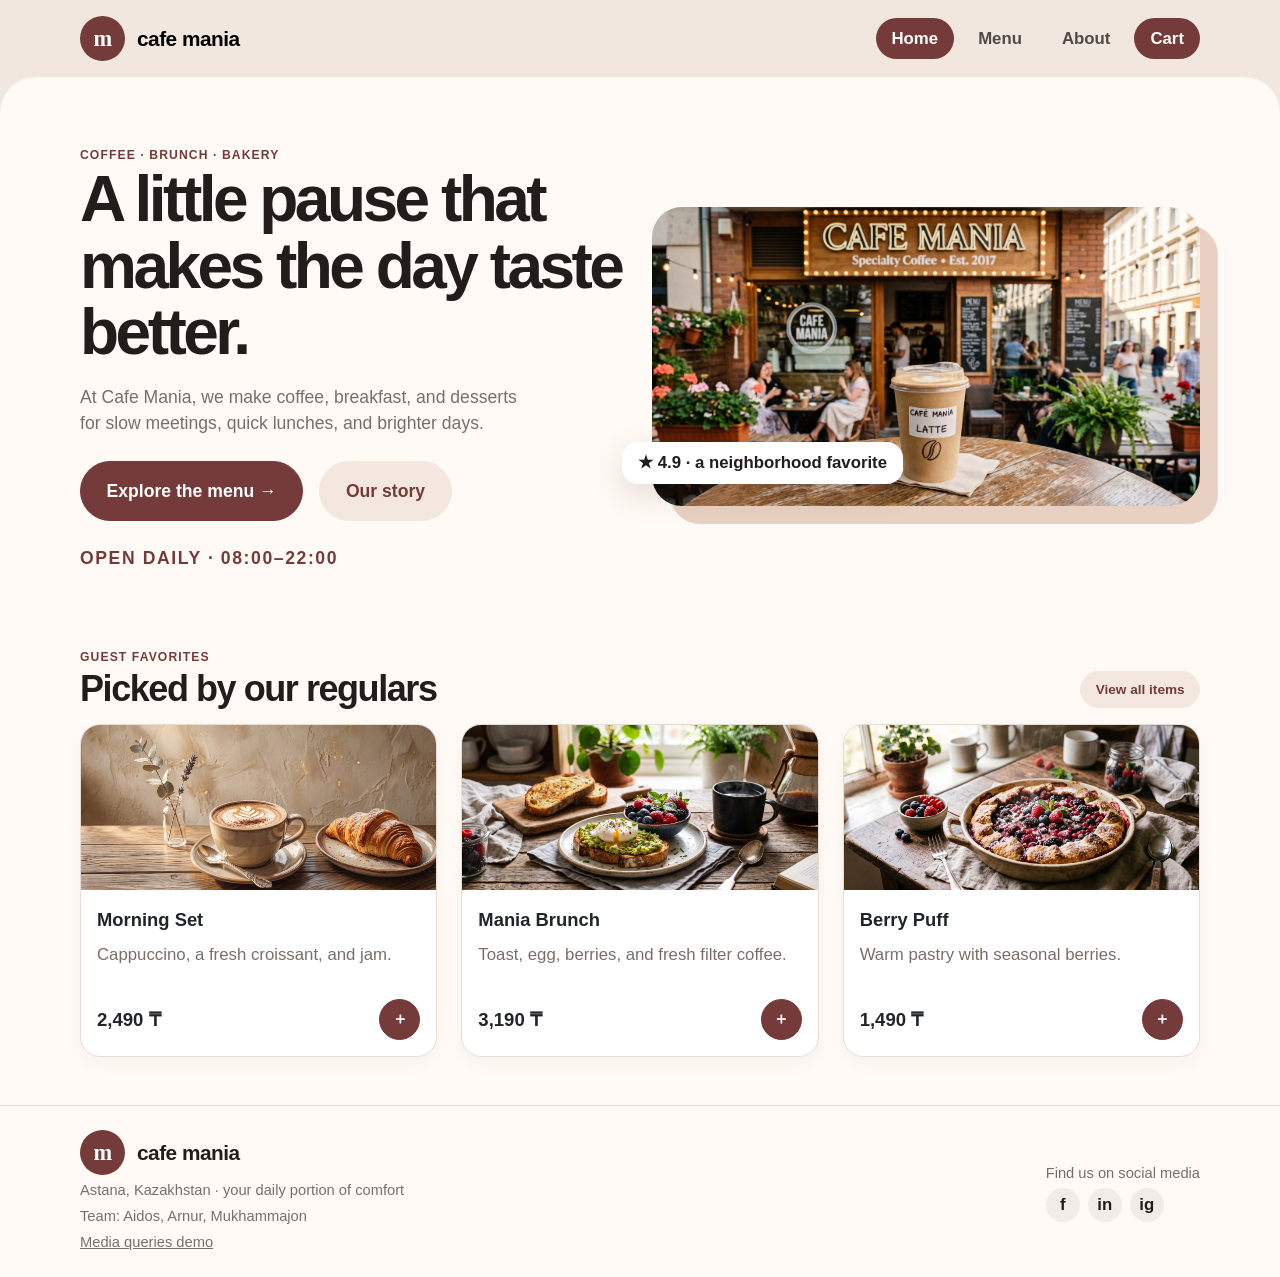
==== index.html @ 405763fb "Add files via upload" ====
<!DOCTYPE html>
<html lang="en">
<head>
  <meta charset="UTF-8">
  <meta name="viewport" content="width=device-width, initial-scale=1.0">
  <title>Cafe Mania - Home</title>
  <link rel="stylesheet" href="https://cdn.jsdelivr.net/npm/bootstrap@5.3.3/dist/css/bootstrap.min.css">
  <link rel="stylesheet" href="css/style.css">
</head>
<body>

  <header id="main-header" class="py-3">
    <nav class="navbar navbar-expand-md p-0" aria-label="Main navigation">
      <div class="container shell">
        <a class="navbar-brand brand m-0 p-0" href="index.html">
          <span class="brand-mark">m</span>
          <span>cafe mania</span>
        </a>
        <button class="navbar-toggler" type="button" data-bs-toggle="collapse" data-bs-target="#mainNav" aria-controls="mainNav" aria-expanded="false" aria-label="Toggle navigation">
          <span class="navbar-toggler-icon"></span>
        </button>
        <div class="collapse navbar-collapse" id="mainNav">
          <ul class="navbar-nav ms-auto gap-1 gap-md-2 mt-3 mt-md-0 mb-0">
          <li class="nav-item"><a class="nav-link rounded-pill px-3 py-2 fw-bold small active bg-primary" href="index.html" aria-current="page">Home</a></li>
          <li class="nav-item"><a class="nav-link rounded-pill px-3 py-2 fw-bold small" href="menu.html">Menu</a></li>
          <li class="nav-item"><a class="nav-link rounded-pill px-3 py-2 fw-bold small" href="about.html">About</a></li>
          <li class="nav-item"><a class="nav-link rounded-pill px-3 py-2 fw-bold small bg-primary text-white" href="cart.html">Cart</a></li>
          </ul>
        </div>
      </div>
    </nav>
  </header>

  <main class="page pt-4 pt-md-5 pb-5">
    <div class="container shell">

      <section class="row align-items-center g-4 pt-lg-3 pb-5">
        <div class="col-lg-6">
          <div class="hero-copy">
            <span class="eyebrow">Coffee · brunch · bakery</span>
            <h1>A little pause that makes the day taste better.</h1>
            <p>At Cafe Mania, we make coffee, breakfast, and desserts for slow meetings, quick lunches, and brighter days.</p>
            <div class="d-flex flex-wrap gap-3 my-4">
              <a class="btn btn-primary btn-lg" href="menu.html">Explore the menu →</a>
              <a class="btn btn-secondary btn-lg" href="about.html">Our story</a>
            </div>
            <p class="eyebrow mb-0">Open daily · 08:00–22:00</p>
          </div>
        </div>
        <div class="col-lg-6">
          <div class="hero-art">
            <img class="img-fluid" src="images/main%20.jpg" alt="A Cafe Mania coffee cup and croissant">
            <div class="floating-note px-3 py-2">★ 4.9 · a neighborhood favorite</div>
          </div>
        </div>
      </section>

      <section>
        <div class="d-flex flex-column flex-sm-row justify-content-between align-items-sm-end gap-3 mt-3 mt-lg-4 mb-3">
          <div>
            <span class="eyebrow">Guest favorites</span>
            <h2 class="mb-0">Picked by our regulars</h2>
          </div>
          <a class="btn btn-secondary btn-sm align-self-start align-self-sm-auto" href="menu.html">View all items</a>
        </div>
        <div class="row row-cols-1 row-cols-md-2 row-cols-lg-3 g-4">
          <div class="col">
            <article class="card h-100">
              <img class="card-img-top" src="images/cofee.jpg" alt="Coffee and croissant set">
              <div class="card-body d-flex flex-column p-3">
                <h3 class="card-title">Morning Set</h3>
                <p class="card-text">Cappuccino, a fresh croissant, and jam.</p>
                <div class="price-line d-flex justify-content-between align-items-center mt-auto pt-3">
                  <span>2,490 ₸</span>
                  <a class="btn btn-primary btn-round rounded-circle p-0" href="cart.html" aria-label="Add Morning Set to cart">＋</a>
                </div>
              </div>
            </article>
          </div>
          <div class="col">
            <article class="card h-100">
              <img class="card-img-top" src="images/zavtrak.jpg" alt="Breakfast plate with toast and berries">
              <div class="card-body d-flex flex-column p-3">
                <h3 class="card-title">Mania Brunch</h3>
                <p class="card-text">Toast, egg, berries, and fresh filter coffee.</p>
                <div class="price-line d-flex justify-content-between align-items-center mt-auto pt-3">
                  <span>3,190 ₸</span>
                  <a class="btn btn-primary btn-round rounded-circle p-0" href="cart.html" aria-label="Add Mania Brunch to cart">＋</a>
                </div>
              </div>
            </article>
          </div>
          <div class="col">
            <article class="card h-100">
              <img class="card-img-top" src="images/pirog.jpg" alt="Berry pastry">
              <div class="card-body d-flex flex-column p-3">
                <h3 class="card-title">Berry Puff</h3>
                <p class="card-text">Warm pastry with seasonal berries.</p>
                <div class="price-line d-flex justify-content-between align-items-center mt-auto pt-3">
                  <span>1,490 ₸</span>
                  <a class="btn btn-primary btn-round rounded-circle p-0" href="cart.html" aria-label="Add Berry Puff to cart">＋</a>
                </div>
              </div>
            </article>
          </div>
        </div>
      </section>

    </div>
  </main>

  <footer class="py-4">
    <div class="container shell d-flex flex-column flex-md-row justify-content-between align-items-md-center gap-3">
      <div>
        <a class="brand" href="index.html">
          <span class="brand-mark">m</span>
          <span>cafe mania</span>
        </a>
        <p class="mt-1 mb-0 small">Astana, Kazakhstan · your daily portion of comfort</p>
        <p class="mt-1 mb-0 small">Team: Aidos, Arnur, Mukhammajon</p>
        <p class="mt-1 mb-0 small"><a class="text-decoration-underline" href="responsive.html">Media queries demo</a></p>
      </div>
      <div>
        <p class="mb-1 small">Find us on social media</p>
        <div class="socials d-flex gap-2">
          <a href="#">f</a>
          <a href="#">in</a>
          <a href="#">ig</a>
        </div>
      </div>
    </div>
  </footer>

  <script src="https://cdn.jsdelivr.net/npm/bootstrap@5.3.3/dist/js/bootstrap.bundle.min.js"></script>

</body>
</html>
---- css/style.css ----
:root {
  --wine: #743b3a;
  --wine-dark: #592b2b;
  --cream: #fffaf5;
  --sand: #f1e7df;
  --ink: #221d1b;
  --muted: #786f69;
  --line: #e8ddd5;
  --green: #758664;

  --bs-primary: #743b3a;
  --bs-primary-rgb: 116, 59, 58;
  --bs-border-color: var(--line);
}

* {
  box-sizing: border-box;
}

html {
  scroll-behavior: smooth;
}

body {
  margin: 0;
  background: var(--sand);
  color: var(--ink);
  font-family: "Trebuchet MS", "Segoe UI", Arial, sans-serif;
  font-size: 0.95rem;
  line-height: 1.5;
}

img {
  max-width: 100%;
  display: block;
}

a {
  color: inherit;
  text-decoration: none;
}

a:hover {
  color: var(--wine);
}

button,
input,
select,
textarea {
  font: inherit;
}

/* Layout shell
   Bootstrap .container (12px side padding) sized to the original 1120px content width.
   ========================================================================== */

.shell {
  width: min(1144px, calc(100% - 8px));
  max-width: none;
  margin: auto;
}

.page {
  background: var(--cream);
  min-height: 590px;
  border-radius: 36px 36px 0 0;
}

/* Header & navigation (Bootstrap navbar) */

#main-header {
  background: var(--sand);
}

.brand {
  display: flex;
  gap: 12px;
  align-items: center;
  font-size: 1.3rem;
  font-weight: 800;
  letter-spacing: -0.5px;
}

.brand-mark {
  width: 45px;
  height: 45px;
  border-radius: 50%;
  background: var(--wine);
  color: #fff;
  display: grid;
  place-items: center;
  font-family: Georgia, serif;
  font-size: 1.4rem;
}

.navbar {
  --bs-navbar-color: #514945;
  --bs-navbar-hover-color: #fff;
  --bs-navbar-active-color: #fff;
  --bs-navbar-toggler-border-color: var(--wine);
  --bs-navbar-toggler-focus-width: 0.2rem;
}

.navbar-nav .nav-link:hover {
  background: var(--wine);
}

/* Typography */

.eyebrow {
  color: var(--wine);
  font-weight: 800;
  text-transform: uppercase;
  letter-spacing: 0.09em;
  font-size: 0.76rem;
}

h1, h2, h3 {
  font-weight: 700;
}

h1 {
  font-size: 2rem;
  line-height: 1.04;
  letter-spacing: -0.055em;
  margin-bottom: 18px;
}

h2 {
  font-size: 1.5rem;
  letter-spacing: -0.04em;
  line-height: 1.1;
}

h3 {
  font-size: 1.05rem;
  line-height: 1.5;
}

p {
  color: var(--muted);
}

/* Buttons (Bootstrap .btn, recoloured) */

.btn {
  --bs-btn-border-radius: 999px;
  --bs-btn-font-weight: 800;
  --bs-btn-padding-x: 1.25rem;
  --bs-btn-padding-y: 0.8rem;
  transition: 0.2s ease;
}

.btn-lg {
  --bs-btn-padding-x: 1.6rem;
  --bs-btn-padding-y: 1rem;
  --bs-btn-font-size: 1.1rem;
}

.btn-sm {
  --bs-btn-padding-x: 0.9rem;
  --bs-btn-padding-y: 0.45rem;
  --bs-btn-font-size: 0.85rem;
}

.btn:hover {
  transform: translateY(-2px);
}

.btn-group .btn:hover {
  transform: none;
}

.btn-primary {
  --bs-btn-bg: var(--wine);
  --bs-btn-border-color: var(--wine);
  --bs-btn-hover-bg: var(--wine-dark);
  --bs-btn-hover-border-color: var(--wine-dark);
  --bs-btn-active-bg: var(--wine-dark);
  --bs-btn-active-border-color: var(--wine-dark);
  --bs-btn-disabled-bg: var(--wine);
  --bs-btn-disabled-border-color: var(--wine);
  --bs-btn-focus-shadow-rgb: 116, 59, 58;
}

.btn-secondary {
  --bs-btn-color: var(--wine);
  --bs-btn-bg: #f4e7df;
  --bs-btn-border-color: #f4e7df;
  --bs-btn-hover-color: var(--wine-dark);
  --bs-btn-hover-bg: #ead9cf;
  --bs-btn-hover-border-color: #ead9cf;
  --bs-btn-active-color: var(--wine-dark);
  --bs-btn-active-bg: #ead9cf;
  --bs-btn-active-border-color: #ead9cf;
  --bs-btn-focus-shadow-rgb: 116, 59, 58;
}

.btn-outline-primary {
  --bs-btn-color: var(--wine);
  --bs-btn-border-color: var(--wine);
  --bs-btn-hover-bg: var(--wine);
  --bs-btn-hover-border-color: var(--wine);
  --bs-btn-active-bg: var(--wine);
  --bs-btn-active-border-color: var(--wine);
  --bs-btn-focus-shadow-rgb: 116, 59, 58;
}

.btn-round {
  width: 41px;
  height: 41px;
  display: inline-grid;
  place-items: center;
}

/* Hero */

.hero-copy {
  max-width: 550px;
}

.hero-copy p {
  font-size: 1.1rem;
  max-width: 46ch;
}

.hero-art {
  position: relative;
}

.hero-art img {
  border-radius: 30px;
  box-shadow: 18px 18px 0 #e8d1c2;
}

.floating-note {
  position: absolute;
  bottom: 22px;
  left: 12px;
  border-radius: 16px;
  background: #fff;
  box-shadow: 0 10px 30px #6f403a2b;
  font-weight: 800;
}

/* Bootstrap .card, restyled */

.card {
  border: 1px solid var(--line);
  border-radius: 20px;
  overflow: hidden;
  background: #fff;
  box-shadow: 0 6px 18px #4b29200a;
  transition: transform 0.25s ease, box-shadow 0.25s ease;
}

.card:hover {
  transform: translateY(-8px);
  box-shadow: 0 16px 30px #6f403a29;
}

.card img {
  width: 100%;
  height: 165px;
  object-fit: cover;
}

.price-line {
  font-weight: 800;
  font-size: 1.16rem;
}

/* Menu page sidebar + main */

.menu-layout__sidebar {
  background: var(--sand);
  border-bottom: 1px solid var(--line);
}

.menu-layout__main {
  border-radius: 0;
}

.category-nav {
  --bs-nav-link-color: #5b514c;
  --bs-nav-link-hover-color: var(--wine);
}

/* About page */

.tag {
  display: inline-block;
  padding: 7px 11px;
  border-radius: 999px;
  background: #f3e7df;
  color: var(--wine);
  font-weight: 800;
  font-size: 0.85rem;
}

.story-list {
  color: var(--muted);
}

.person {
  background: #fff;
  border: 1px solid var(--line);
  border-radius: 20px;
}

.person img {
  width: 105px;
  height: 105px;
  object-fit: cover;
  background: #f2ded2;
}

.carousel-item img {
  width: 100%;
  aspect-ratio: 16 / 9;
  object-fit: cover;
}

.carousel-caption {
  background: linear-gradient(180deg, rgba(89, 43, 43, 0) 0%, rgba(89, 43, 43, 0.92) 100%);
}

.schedule {
  width: 100%;
  border-collapse: collapse;
  background: #fff;
  border: 1px solid var(--line);
  border-radius: 17px;
  overflow: hidden;
}

.schedule th {
  background: var(--wine);
  color: white;
  text-align: left;
}

.schedule th,
.schedule td {
  border-bottom: 1px solid var(--line);
}

.schedule tr:last-child td {
  border-bottom: 0;
}

.schedule td {
  color: var(--muted);
}

/* Cart & checkout */

.cart-item {
  border: 1px solid var(--line);
  background: #fff;
  border-radius: 18px;
}

.cart-item img {
  width: 110px;
  height: 88px;
  object-fit: cover;
  border-radius: 11px;
}

.cart-item p {
  font-size: 0.87rem;
}

.item-cost {
  font-size: 1.18rem;
  font-weight: 800;
  white-space: nowrap;
}

.summary {
  border: 1px solid var(--line);
  background: #fff;
  border-radius: 20px;
}

.summary img {
  width: 34px;
  height: 34px;
  object-fit: cover;
  background: #f4eee9;
}

/* Forms */

.form-card {
  background: #fff;
  border: 1px solid var(--line);
  border-radius: 21px;
}

.form-label {
  font-weight: 700;
  font-size: 0.9rem;
}

.form-check-label {
  font-weight: 500;
}

.form-control,
.form-select,
.input-group-text {
  border-color: #ded3cb;
  border-radius: 11px;
  color: var(--ink);
}

.form-control,
.form-select {
  background-color: #fffaf7;
}

.input-group-text {
  background: #f4e7df;
  color: var(--wine);
  font-weight: 700;
}

.form-control:focus,
.form-select:focus,
.form-check-input:focus {
  border-color: var(--wine);
  box-shadow: 0 0 0 0.25rem rgba(116, 59, 58, 0.2);
}

.form-check-input:checked {
  background-color: var(--wine);
  border-color: var(--wine);
}

textarea.form-control {
  min-height: 105px;
  resize: vertical;
}

/* Confirmation page */

.success-icon {
  width: 74px;
  height: 74px;
  border-radius: 50%;
  display: grid;
  place-items: center;
  background: #e7f0df;
  color: #4b7540;
  font-size: 2.5rem;
  font-weight: bold;
}

.order-number {
  font-size: 4rem;
  color: var(--wine);
  font-weight: 900;
  letter-spacing: -0.09em;
}

.order-steps {
  list-style: none;
  text-align: left;
  max-width: 340px;
  color: var(--muted);
}

.order-steps li {
  border-radius: 12px;
  background: #f9f0e9;
  transition: transform 0.2s ease, background 0.2s ease;
}

.order-steps li:hover {
  transform: translateX(4px);
  background: #f3e7df;
}

.step-num {
  flex-shrink: 0;
  width: 26px;
  height: 26px;
  border-radius: 50%;
  background: var(--wine);
  color: #fff;
  font-weight: 800;
  font-size: 0.8rem;
  display: grid;
  place-items: center;
}

.benefit {
  border-radius: 16px;
  background: #f9f0e9;
}

.benefit strong {
  display: block;
  font-size: 1.3rem;
  color: var(--wine);
}

/* Footer */

footer {
  background: var(--cream);
  border-top: 1px solid var(--line);
}

.socials a {
  width: 34px;
  height: 34px;
  display: grid;
  place-items: center;
  border-radius: 50%;
  background: #f2ece8;
  font-weight: 800;
}

/* responsive typography */
@media (min-width: 576px) {
  body { font-size: 1rem; }
  h1 { font-size: 2.75rem; }
  h2 { font-size: 1.85rem; }
  h3 { font-size: 1.1rem; }
}

@media (min-width: 992px) {
  body { font-size: 1.05rem; }
  h1 { font-size: 4rem; }
  h2 { font-size: 2.25rem; }
  h3 { font-size: 1.15rem; }

  .menu-layout__sidebar {
    border-bottom: 0;
    border-right: 1px solid var(--line);
  }

  .menu-layout__main {
    border-radius: 0 36px 0 0;
  }

  .floating-note {
    left: -30px;
  }
}

@media (max-width: 575.98px) {
  .brand {
    font-size: 1.08rem;
  }

  .brand-mark {
    width: 38px;
    height: 38px;
  }

  .page {
    border-radius: 25px 25px 0 0;
  }

  .shell {
    width: 100%;
  }

  .hero-art img {
    box-shadow: 9px 9px 0 #e8d1c2;
  }

  .cart-item img {
    width: 80px;
    height: 72px;
  }

  .schedule {
    font-size: 0.82rem;
  }
}
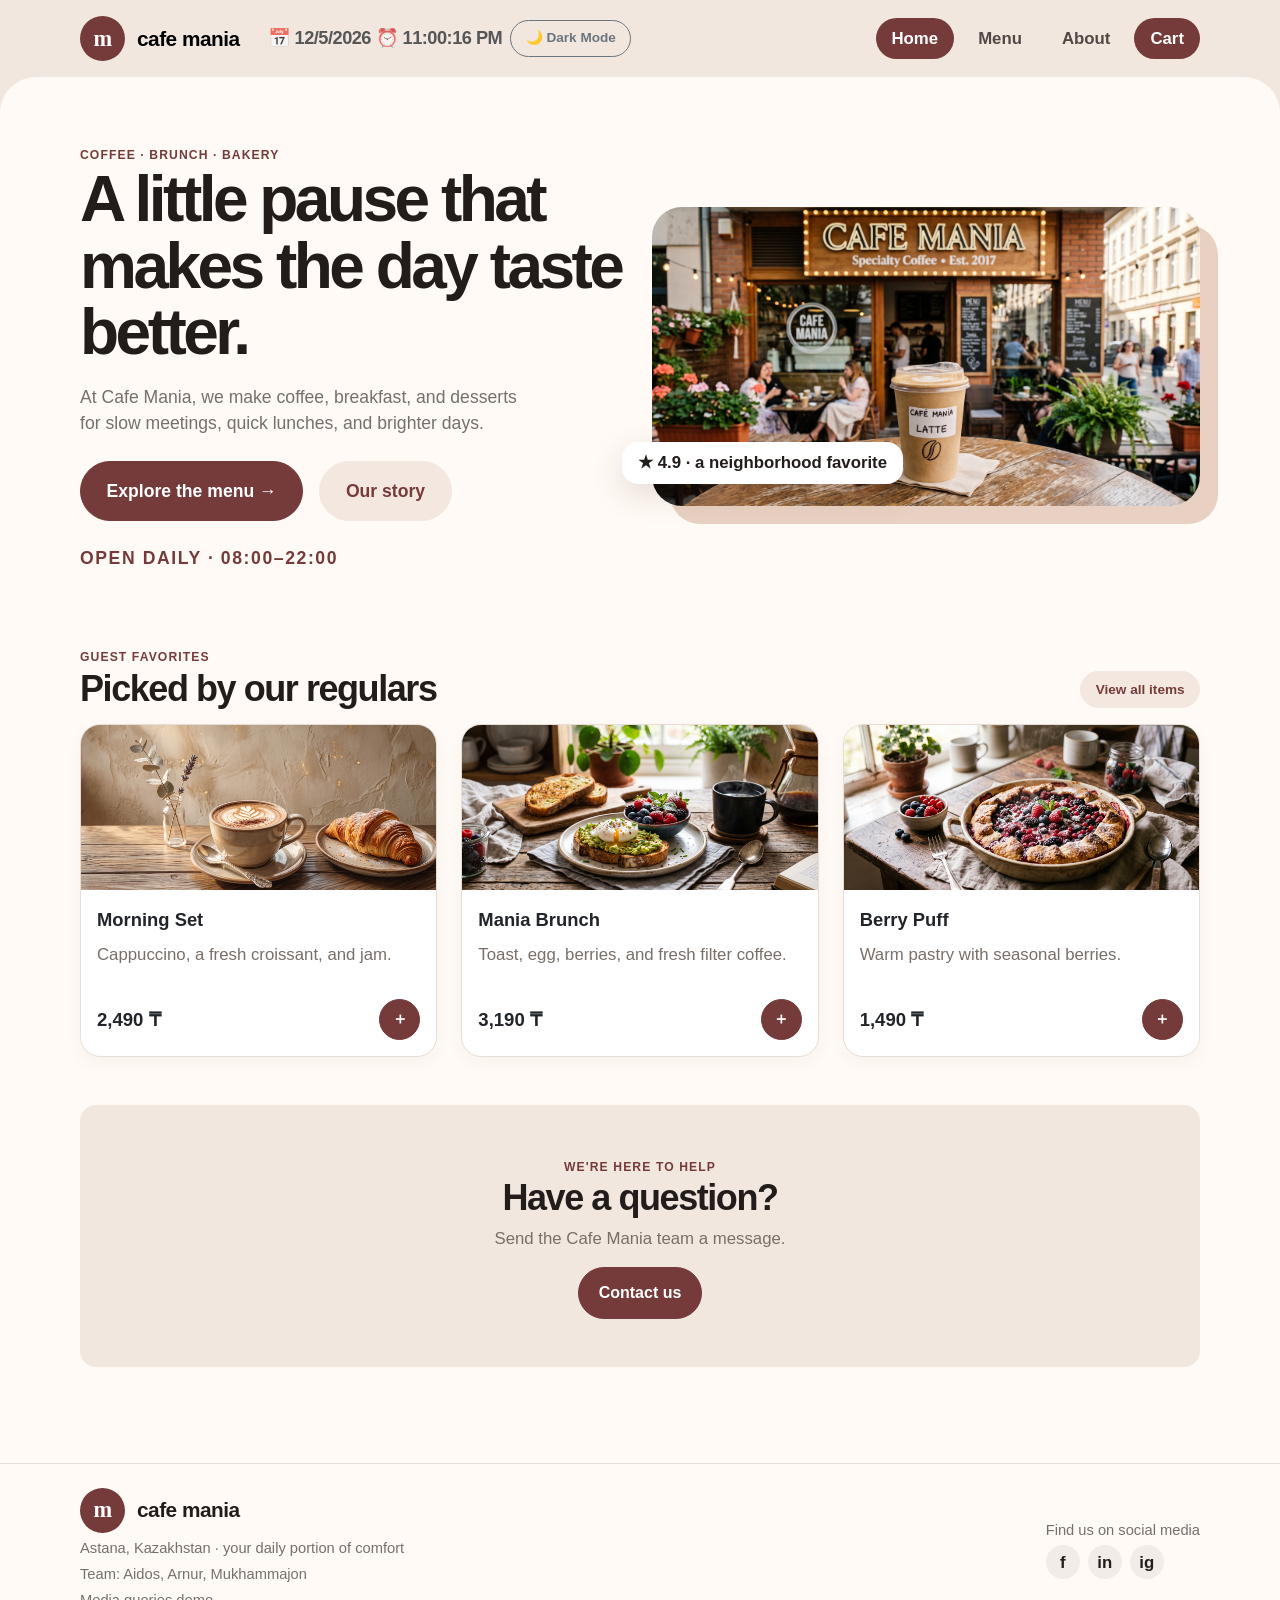
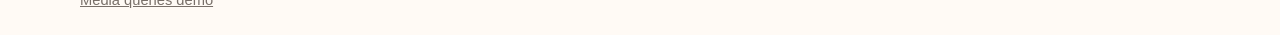
==== commit df42d074: "Assignment 4 implemetation from Aidos repo" ====
--- a/index.html
+++ b/index.html
@@ -15,7 +15,9 @@
         <a class="navbar-brand brand m-0 p-0" href="index.html">
           <span class="brand-mark">m</span>
           <span>cafe mania</span>
+          <span id="live-clock" class="ms-3 small fw-bold text-muted"></span>
         </a>
+        <button id="themeToggle" class="btn btn-sm btn-outline-secondary ms-2">🌙 Dark Mode</button>
         <button class="navbar-toggler" type="button" data-bs-toggle="collapse" data-bs-target="#mainNav" aria-controls="mainNav" aria-expanded="false" aria-label="Toggle navigation">
           <span class="navbar-toggler-icon"></span>
         </button>
@@ -106,8 +108,40 @@
         </div>
       </section>
 
+      <section class="contact-callout my-5 p-4 p-md-5 text-center rounded-4">
+        <span class="eyebrow">We're here to help</span>
+        <h2>Have a question?</h2>
+        <p>Send the Cafe Mania team a message.</p>
+        <button class="btn btn-primary" type="button" data-modal-open="contact">Contact us</button>
+      </section>
+
     </div>
   </main>
+
+  <div class="modal-overlay" id="contactModal" role="dialog" aria-modal="true" aria-labelledby="contactModalTitle" hidden>
+    <div class="modal-card">
+      <button class="modal-close" type="button" data-modal-close aria-label="Close contact form">&times;</button>
+      <span class="eyebrow">Cafe Mania</span>
+      <h2 id="contactModalTitle">Contact us</h2>
+      <p>Leave a message and our team will be happy to help.</p>
+      <form id="contactModalForm">
+        <div class="mb-3">
+          <label class="form-label" for="contactName">Your name</label>
+          <input class="form-control" id="contactName" name="name" type="text" autocomplete="name" required>
+        </div>
+        <div class="mb-3">
+          <label class="form-label" for="contactEmail">Email address</label>
+          <input class="form-control" id="contactEmail" name="email" type="email" autocomplete="email" required>
+        </div>
+        <div class="mb-3">
+          <label class="form-label" for="contactMessage">Message</label>
+          <textarea class="form-control" id="contactMessage" name="message" rows="3" required></textarea>
+        </div>
+        <button class="btn btn-primary" type="submit">Send message</button>
+      </form>
+    </div>
+  </div>
+  <div class="site-toast" id="siteToast" role="status" aria-live="polite" hidden></div>
 
   <footer class="py-4">
     <div class="container shell d-flex flex-column flex-md-row justify-content-between align-items-md-center gap-3">
@@ -132,6 +166,6 @@
   </footer>
 
   <script src="https://cdn.jsdelivr.net/npm/bootstrap@5.3.3/dist/js/bootstrap.bundle.min.js"></script>
-
+  <script src="script.js"></script>
 </body>
 </html>
--- a/css/style.css
+++ b/css/style.css
@@ -584,3 +584,177 @@
     font-size: 0.82rem;
   }
 }
+/* ========================================================= */
+/* ========================================================= */
+/* Accordion Styles */
+.accordion-item {
+    border: 1px solid #dee2e6;
+    margin-bottom: 0.5rem;
+    border-radius: 0.5rem;
+    overflow: hidden;
+}
+.accordion-header {
+    width: 100%;
+    background: #f8f9fa;
+    padding: 1rem;
+    text-align: left;
+    border: none;
+    font-weight: bold;
+    cursor: pointer;
+    transition: background 0.2s;
+}
+.accordion-header:hover {
+    background: #e2e6ea;
+}
+.accordion-content {
+    max-height: 0;
+    overflow: hidden;
+    transition: max-height 0.3s ease-out;
+    background: #fff;
+    padding: 0 1rem;
+}
+.accordion-content.active {
+    padding: 1rem;
+}
+.accordion-header:focus-visible,
+[data-modal-open]:focus-visible,
+.modal-close:focus-visible {
+    outline: 3px solid #743b3a;
+    outline-offset: 3px;
+}
+
+/* Modal Popup Styles */
+.modal-overlay {
+    position: fixed;
+    top: 0;
+    left: 0;
+    width: 100%;
+    height: 100%;
+    background: rgba(0, 0, 0, 0.5);
+    display: none;
+    justify-content: center;
+    align-items: center;
+    z-index: 1050;
+    overflow-y: auto;
+    padding: 1rem;
+}
+.modal-overlay:not([hidden]) {
+    display: flex;
+}
+.modal-overlay[hidden] {
+    display: none;
+}
+.modal-open {
+    overflow: hidden;
+}
+.modal-card {
+    background: #fff;
+    padding: 2rem;
+    border-radius: 0.75rem;
+    width: 90%;
+    max-width: 520px;
+    max-height: calc(100vh - 2rem);
+    overflow-y: auto;
+    box-shadow: 0 5px 15px rgba(0,0,0,0.3);
+    position: relative;
+}
+.modal-close {
+    position: absolute;
+    top: 1rem;
+    right: 1rem;
+    background: none;
+    border: none;
+    font-size: 1.5rem;
+    cursor: pointer;
+}
+.error-text {
+    font-size: 0.875rem;
+    margin-top: 0.25rem;
+}
+.field-error {
+    display: block;
+    min-height: 1.25rem;
+    color: #b42318;
+    font-size: 0.875rem;
+}
+.form-control.is-invalid {
+    border-color: #b42318;
+}
+.contact-callout {
+    background: var(--sand);
+}
+.site-toast {
+    position: fixed;
+    right: 1rem;
+    bottom: 1rem;
+    z-index: 1100;
+    max-width: min(26rem, calc(100vw - 2rem));
+    padding: 0.9rem 1.2rem;
+    border-radius: 0.75rem;
+    background: #243b2b;
+    color: #fff;
+    box-shadow: 0 0.5rem 1.5rem rgba(0, 0, 0, 0.2);
+    opacity: 0;
+    transform: translateY(0.5rem);
+    transition: opacity 0.25s ease, transform 0.25s ease;
+}
+.site-toast.is-visible {
+    opacity: 1;
+    transform: translateY(0);
+}
+
+/* Dark theme colors are scoped to site surfaces so controls remain usable. */
+body.dark-theme {
+    --cream: #292523;
+    --sand: #1d1b1a;
+    --ink: #f5efeb;
+    --muted: #c8bdb6;
+    --line: #504743;
+    --bs-body-color: #f5efeb;
+    --bs-body-bg: #1d1b1a;
+    background: var(--sand);
+    color: var(--ink);
+}
+body.dark-theme #main-header,
+body.dark-theme footer {
+    background: var(--sand);
+    color: var(--ink);
+}
+body.dark-theme .page,
+body.dark-theme .card,
+body.dark-theme .person,
+body.dark-theme .summary,
+body.dark-theme .form-card,
+body.dark-theme .menu-layout__sidebar,
+body.dark-theme .accordion-content,
+body.dark-theme .modal-card,
+body.dark-theme .contact-callout {
+    background: var(--cream);
+    color: var(--ink);
+}
+body.dark-theme .accordion-header,
+body.dark-theme .category-nav .nav-link.bg-white,
+body.dark-theme .form-control,
+body.dark-theme .form-select,
+body.dark-theme .input-group-text {
+    background-color: #35302d;
+    color: var(--ink);
+    border-color: var(--line);
+}
+body.dark-theme .text-muted,
+body.dark-theme .eyebrow {
+    color: var(--muted) !important;
+}
+body.dark-theme .form-control::placeholder {
+    color: #c8bdb6;
+}
+body.dark-theme .accordion-header:hover {
+    background: #403a36;
+}
+
+@media (prefers-reduced-motion: reduce) {
+    .accordion-content,
+    .site-toast {
+        transition: none;
+    }
+}
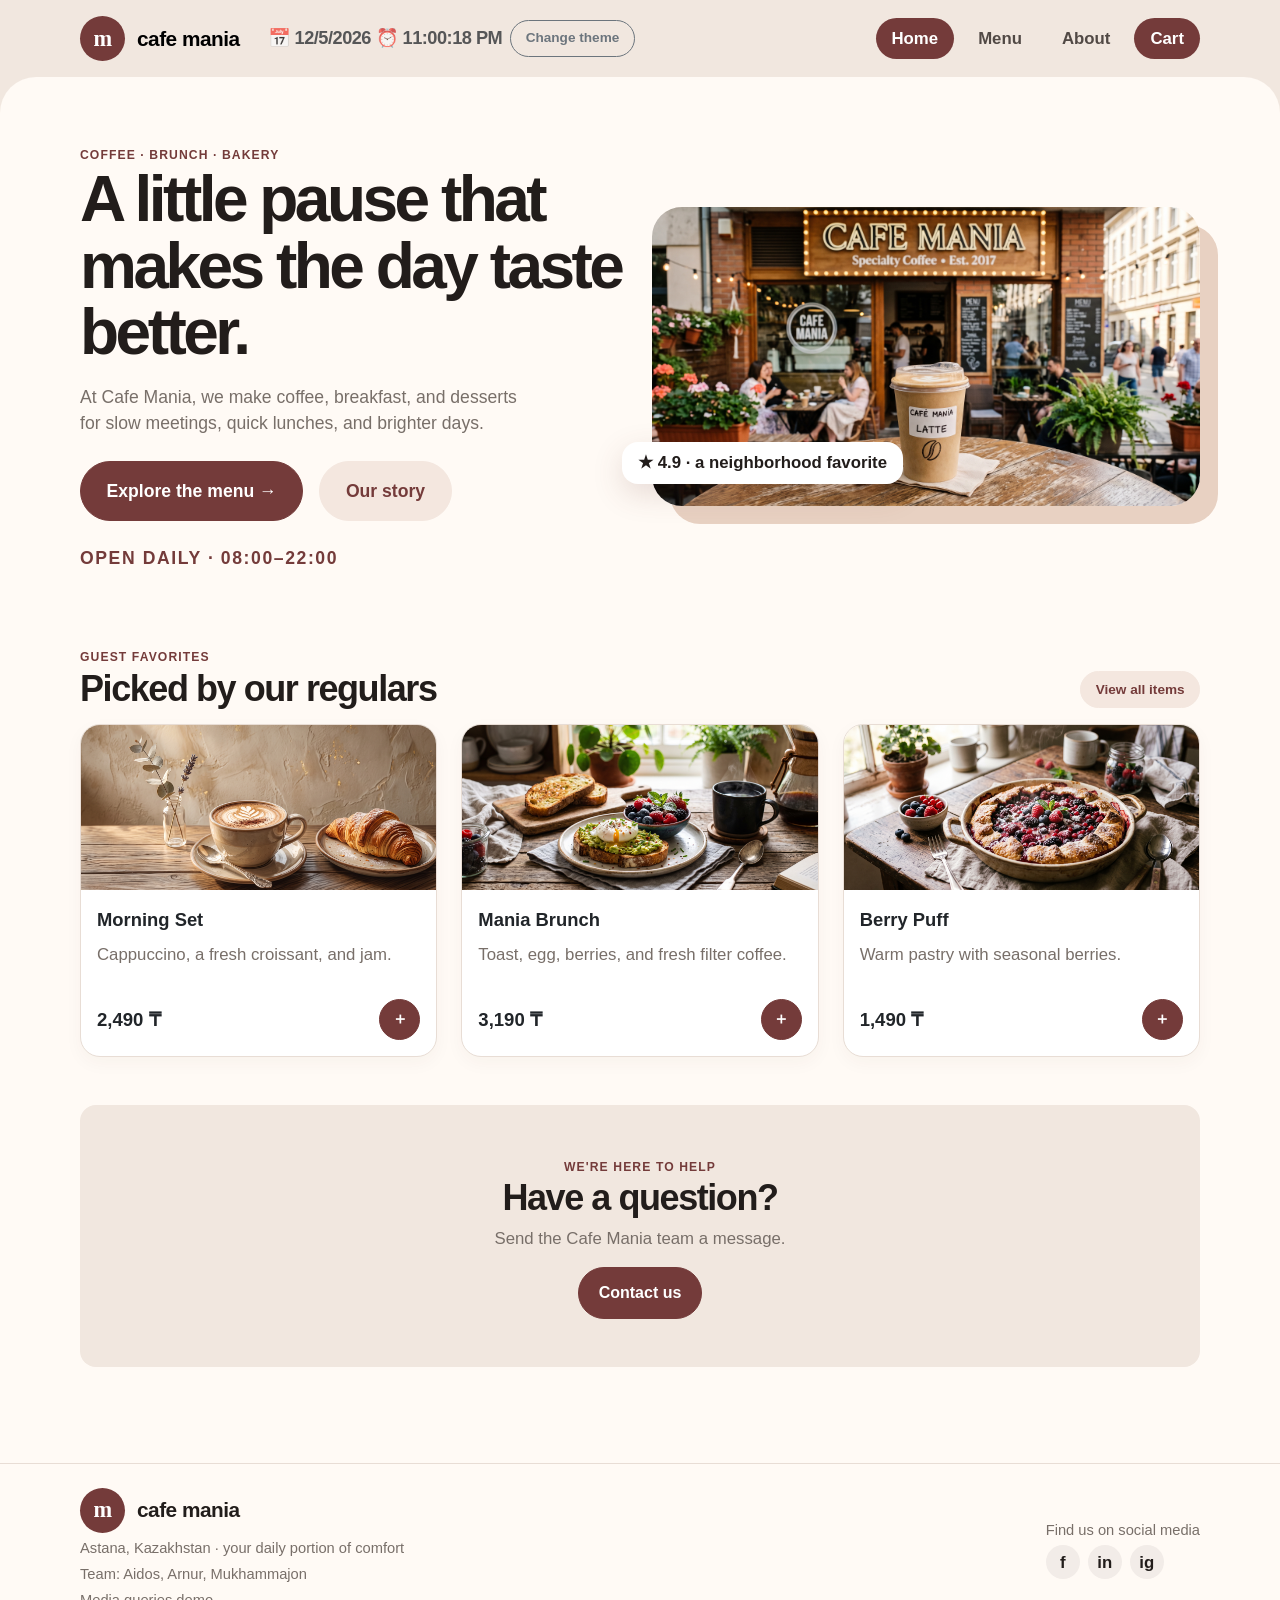
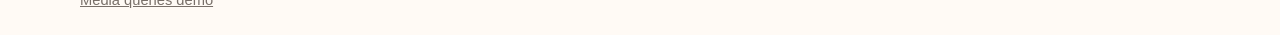
==== commit b513099f: "polish Assignment 4" ====
--- a/index.html
+++ b/index.html
@@ -17,7 +17,7 @@
           <span>cafe mania</span>
           <span id="live-clock" class="ms-3 small fw-bold text-muted"></span>
         </a>
-        <button id="themeToggle" class="btn btn-sm btn-outline-secondary ms-2">🌙 Dark Mode</button>
+        <button id="themeToggle" type="button" class="btn btn-sm btn-outline-secondary ms-2">Change theme</button>
         <button class="navbar-toggler" type="button" data-bs-toggle="collapse" data-bs-target="#mainNav" aria-controls="mainNav" aria-expanded="false" aria-label="Toggle navigation">
           <span class="navbar-toggler-icon"></span>
         </button>
--- a/css/style.css
+++ b/css/style.css
@@ -703,7 +703,53 @@
     transform: translateY(0);
 }
 
-/* Dark theme colors are scoped to site surfaces so controls remain usable. */
+/* Predefined palettes share the site's existing color variables. */
+body.green-theme {
+    --wine: #286341;
+    --wine-dark: #19482c;
+    --cream: #f1faf3;
+    --sand: #d7eadc;
+    --ink: #173724;
+    --muted: #4b6553;
+    --line: #b5d1bd;
+    --bs-primary-rgb: 40, 99, 65;
+}
+body.blue-theme {
+    --wine: #285f96;
+    --wine-dark: #19446f;
+    --cream: #f0f7ff;
+    --sand: #d8e7f6;
+    --ink: #18344f;
+    --muted: #4d6277;
+    --line: #b6cce1;
+    --bs-primary-rgb: 40, 95, 150;
+}
+body.red-theme {
+    --wine: #a32e3b;
+    --wine-dark: #7c1e29;
+    --cream: #fff3f3;
+    --sand: #f4d9dc;
+    --ink: #481f26;
+    --muted: #78555a;
+    --line: #dfb6bd;
+    --bs-primary-rgb: 163, 46, 59;
+}
+body:is(.green-theme, .blue-theme, .red-theme) {
+    --bs-primary: var(--wine);
+    --bs-body-color: var(--ink);
+    --bs-secondary-color: var(--muted);
+    --bs-border-color: var(--line);
+}
+body:is(.green-theme, .blue-theme, .red-theme) :is(.form-control, .form-select, .accordion-content) {
+    background-color: var(--cream);
+    border-color: var(--line);
+}
+body:is(.green-theme, .blue-theme, .red-theme) :is(.tag, .benefit, .order-steps li, .socials a, .input-group-text, .accordion-header) {
+    background-color: var(--sand);
+    color: var(--ink);
+}
+
+/* Keep the original dark palette and ensure all surfaces remain readable. */
 body.dark-theme {
     --cream: #292523;
     --sand: #1d1b1a;
@@ -751,6 +797,28 @@
 body.dark-theme .accordion-header:hover {
     background: #403a36;
 }
+body.dark-theme :is(.cart-item, .schedule, .floating-note, .benefit, .order-steps li, .socials a, .tag) {
+    background: var(--cream);
+    color: var(--ink);
+}
+body.dark-theme :is(.navbar-brand, .modal-close) {
+    color: var(--ink);
+}
+body.dark-theme .navbar {
+    --bs-navbar-color: var(--ink);
+}
+body.dark-theme .category-nav {
+    --bs-nav-link-color: var(--ink);
+}
+body.dark-theme .field-error {
+    color: #ffb4ab;
+}
+body.dark-theme .form-control.is-invalid {
+    border-color: #ffb4ab;
+}
+body.dark-theme .form-text {
+    color: var(--muted);
+}
 
 @media (prefers-reduced-motion: reduce) {
     .accordion-content,
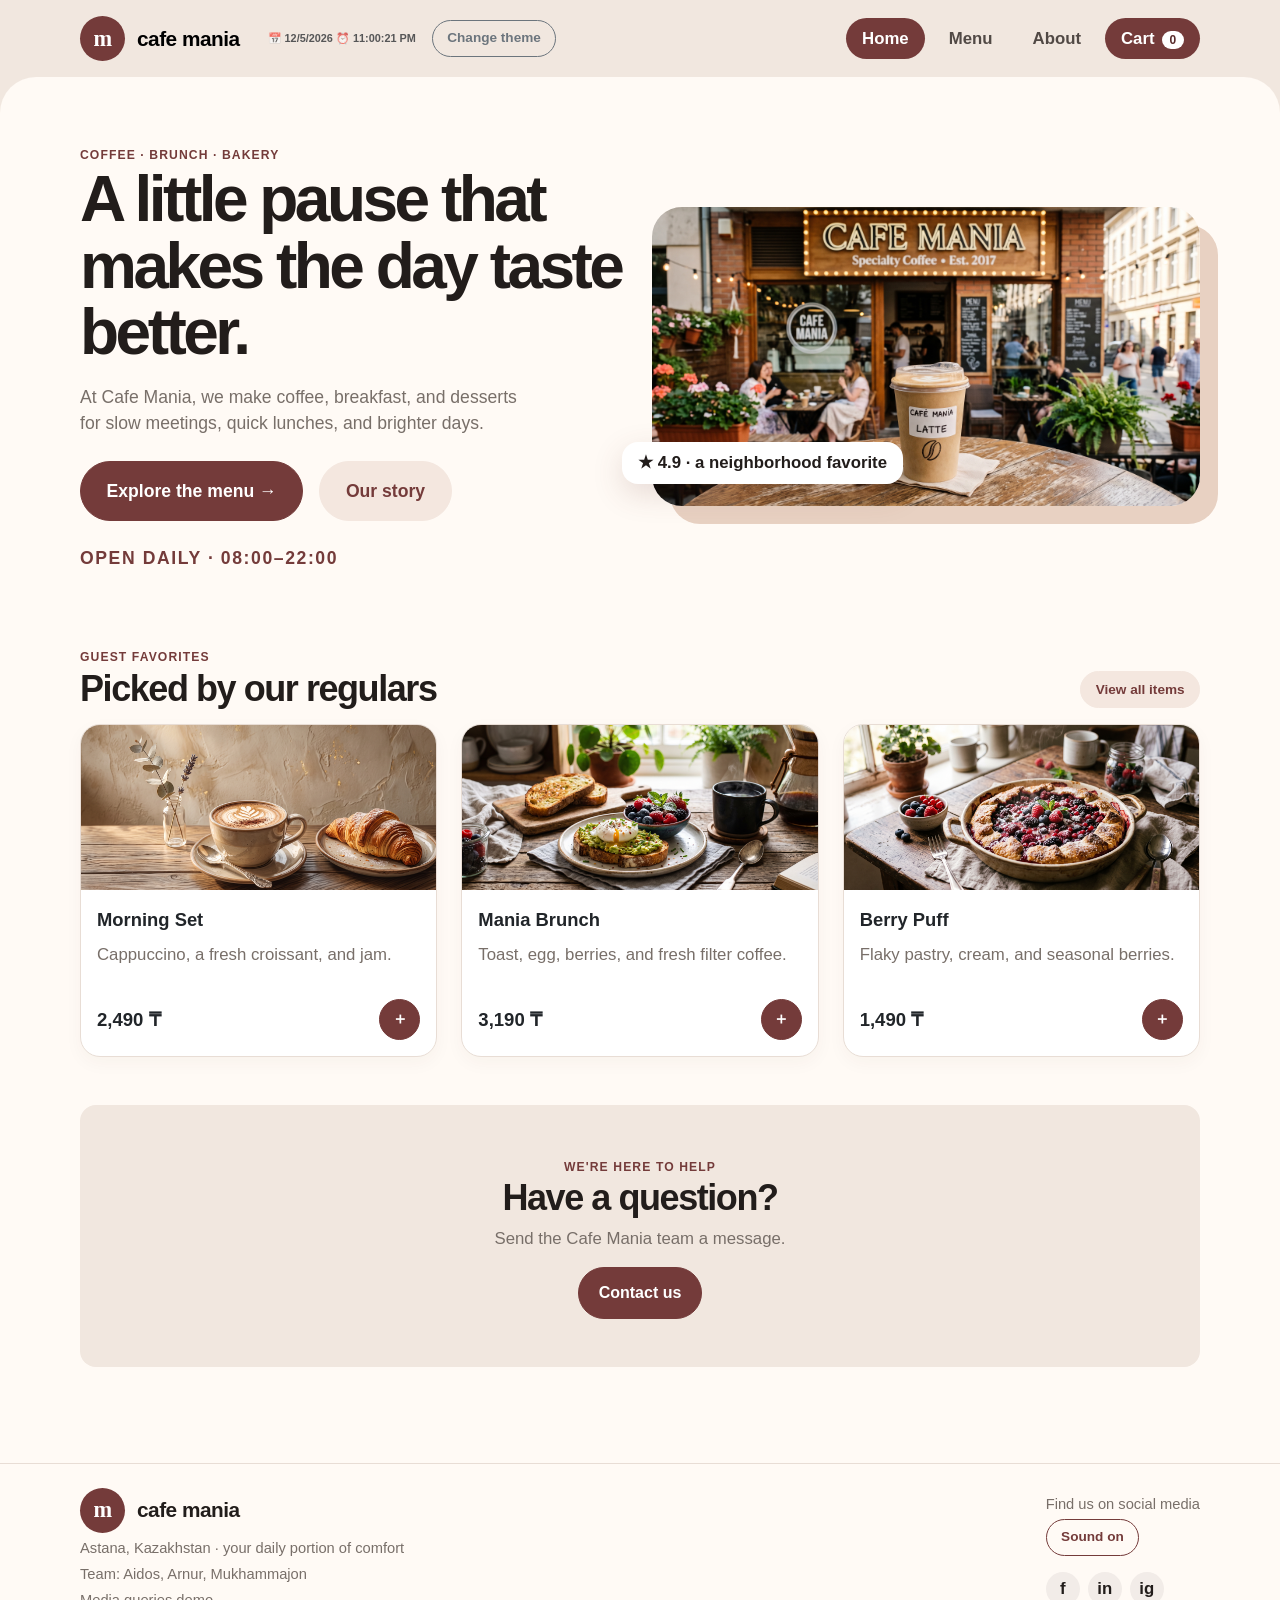
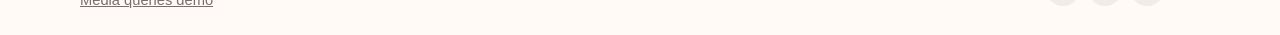
==== commit 77caef6c: "Assignment 5 implementation" ====
--- a/index.html
+++ b/index.html
@@ -26,13 +26,14 @@
           <li class="nav-item"><a class="nav-link rounded-pill px-3 py-2 fw-bold small active bg-primary" href="index.html" aria-current="page">Home</a></li>
           <li class="nav-item"><a class="nav-link rounded-pill px-3 py-2 fw-bold small" href="menu.html">Menu</a></li>
           <li class="nav-item"><a class="nav-link rounded-pill px-3 py-2 fw-bold small" href="about.html">About</a></li>
-          <li class="nav-item"><a class="nav-link rounded-pill px-3 py-2 fw-bold small bg-primary text-white" href="cart.html">Cart</a></li>
+          <li class="nav-item"><a class="nav-link rounded-pill px-3 py-2 fw-bold small bg-primary text-white" href="cart.html">Cart <span class="cart-badge" data-cart-count aria-label="0 items in cart">0</span></a></li>
           </ul>
         </div>
       </div>
     </nav>
   </header>
 
+  <noscript><p class="container py-3">Please enable JavaScript to use the menu, cart and checkout.</p></noscript>
   <main class="page pt-4 pt-md-5 pb-5">
     <div class="container shell">
 
@@ -65,47 +66,7 @@
           </div>
           <a class="btn btn-secondary btn-sm align-self-start align-self-sm-auto" href="menu.html">View all items</a>
         </div>
-        <div class="row row-cols-1 row-cols-md-2 row-cols-lg-3 g-4">
-          <div class="col">
-            <article class="card h-100">
-              <img class="card-img-top" src="images/cofee.jpg" alt="Coffee and croissant set">
-              <div class="card-body d-flex flex-column p-3">
-                <h3 class="card-title">Morning Set</h3>
-                <p class="card-text">Cappuccino, a fresh croissant, and jam.</p>
-                <div class="price-line d-flex justify-content-between align-items-center mt-auto pt-3">
-                  <span>2,490 ₸</span>
-                  <a class="btn btn-primary btn-round rounded-circle p-0" href="cart.html" aria-label="Add Morning Set to cart">＋</a>
-                </div>
-              </div>
-            </article>
-          </div>
-          <div class="col">
-            <article class="card h-100">
-              <img class="card-img-top" src="images/zavtrak.jpg" alt="Breakfast plate with toast and berries">
-              <div class="card-body d-flex flex-column p-3">
-                <h3 class="card-title">Mania Brunch</h3>
-                <p class="card-text">Toast, egg, berries, and fresh filter coffee.</p>
-                <div class="price-line d-flex justify-content-between align-items-center mt-auto pt-3">
-                  <span>3,190 ₸</span>
-                  <a class="btn btn-primary btn-round rounded-circle p-0" href="cart.html" aria-label="Add Mania Brunch to cart">＋</a>
-                </div>
-              </div>
-            </article>
-          </div>
-          <div class="col">
-            <article class="card h-100">
-              <img class="card-img-top" src="images/pirog.jpg" alt="Berry pastry">
-              <div class="card-body d-flex flex-column p-3">
-                <h3 class="card-title">Berry Puff</h3>
-                <p class="card-text">Warm pastry with seasonal berries.</p>
-                <div class="price-line d-flex justify-content-between align-items-center mt-auto pt-3">
-                  <span>1,490 ₸</span>
-                  <a class="btn btn-primary btn-round rounded-circle p-0" href="cart.html" aria-label="Add Berry Puff to cart">＋</a>
-                </div>
-              </div>
-            </article>
-          </div>
-        </div>
+        <div id="favorites-grid" class="row row-cols-1 row-cols-md-2 row-cols-lg-3 g-4"></div>
       </section>
 
       <section class="contact-callout my-5 p-4 p-md-5 text-center rounded-4">
@@ -156,6 +117,7 @@
       </div>
       <div>
         <p class="mb-1 small">Find us on social media</p>
+        <button class="btn btn-outline-primary btn-sm mb-3" type="button" data-sound-toggle aria-pressed="true">Sound on</button>
         <div class="socials d-flex gap-2">
           <a href="#">f</a>
           <a href="#">in</a>
@@ -166,6 +128,10 @@
   </footer>
 
   <script src="https://cdn.jsdelivr.net/npm/bootstrap@5.3.3/dist/js/bootstrap.bundle.min.js"></script>
+  <script src="js/catalog.js"></script>
+  <script src="js/cart.js"></script>
   <script src="script.js"></script>
+  <script src="js/site-ui.js"></script>
+  <script src="js/shop.js"></script>
 </body>
 </html>
--- a/css/style.css
+++ b/css/style.css
@@ -826,3 +826,92 @@
         transition: none;
     }
 }
+
+/* Assignment 5: shared interactive shop components. */
+[hidden] { display: none !important; }
+body, #main-header, .page, footer, .summary, .form-card, .menu-layout__sidebar,
+.form-control, .form-select, .rating-card, .review-card, .empty-state {
+    transition: background-color 0.25s ease, color 0.25s ease, border-color 0.25s ease;
+}
+.card {
+    transition: transform 0.25s ease, box-shadow 0.25s ease, background-color 0.25s ease, color 0.25s ease;
+}
+:where(a, button, input, select, textarea):focus-visible {
+    outline: 3px solid var(--wine);
+    outline-offset: 3px;
+}
+body.dark-theme :where(a, button, input, select, textarea):focus-visible { outline-color: #efb5ac; }
+#live-clock { font-size: 0.68rem; letter-spacing: 0; white-space: nowrap; }
+.navbar-brand { max-width: 100%; }
+.navbar .container { gap: 0.5rem; }
+.cart-badge {
+    display: inline-grid;
+    place-items: center;
+    min-width: 1.4rem;
+    padding: 0 0.3rem;
+    margin-left: 0.15rem;
+    border-radius: 20px;
+    background: white;
+    color: #592b2b;
+    font-size: 0.75rem;
+}
+.badge-pop { animation: badge-pop 0.3s ease; }
+@keyframes badge-pop { 50% { transform: scale(1.25); } }
+.category-filter {
+    border: 1px solid var(--line);
+    padding: 0.7rem 1rem;
+    border-radius: 999px;
+    background: var(--cream);
+    color: var(--ink);
+    text-align: left;
+    font-weight: 700;
+    transition: background-color 0.2s, color 0.2s;
+}
+.category-filter:is(:hover, .is-active) { background: var(--wine); color: white; border-color: var(--wine); }
+.product-entry { animation: content-enter 0.25s ease both; }
+@keyframes content-enter { from { opacity: 0; transform: translateY(8px); } to { opacity: 1; transform: translateY(0); } }
+.cart-product-info { min-width: 0; flex-basis: 180px; }
+.quantity-button { min-width: 36px; min-height: 36px; }
+.quantity-value { min-width: 1.5rem; text-align: center; font-weight: 700; }
+.empty-state { background: var(--sand); border: 1px solid var(--line); border-radius: 22px; }
+.summary-line { display: flex; justify-content: space-between; align-items: baseline; gap: 1rem; padding: 0.7rem 0; }
+.summary-line > span { min-width: 0; overflow-wrap: anywhere; }
+.summary-line > strong { flex-shrink: 0; }
+.total-line { border-top: 1px solid var(--line); margin-top: 0.6rem; font-size: 1.2rem; }
+.checkout-progress { list-style: none; display: flex; gap: 0.5rem; padding: 0 0 1rem; margin: 0 0 1.5rem; border-bottom: 1px solid var(--line); }
+.checkout-progress li { flex: 1; color: var(--muted); font-size: 0.85rem; }
+.checkout-progress span { display: inline-grid; place-items: center; width: 1.8rem; height: 1.8rem; border-radius: 50%; background: var(--sand); margin-right: 0.3rem; }
+.checkout-progress [aria-current="step"] { font-weight: 800; color: var(--ink); }
+.checkout-progress [aria-current="step"] span, .checkout-progress .is-complete span { background: var(--wine); color: white; }
+.checkout-step { min-width: 0; animation: content-enter 0.25s ease both; }
+.checkout-step legend { font-size: 1.55rem; font-weight: 700; letter-spacing: -0.035em; margin-bottom: 1.25rem; }
+.review-card { padding: 1.2rem; background: var(--sand); border-radius: 16px; overflow-wrap: anywhere; }
+.package-swatch { display: inline-block; height: 1rem; width: 1rem; border: 1px solid var(--muted); border-radius: 50%; }
+.rating-card { max-width: 620px; border: 1px solid var(--line); background: var(--sand); border-radius: 24px; }
+.rating-star { background: none; border: 0; color: #786f69; font-size: 2.5rem; line-height: 1.2; padding: 0.4rem; transition: color 0.2s, transform 0.2s; }
+.rating-star:hover { transform: translateY(-3px); }
+.rating-star.is-selected { color: #946000; }
+.confirmation-number { font-size: 1.25rem; color: var(--wine); overflow-wrap: anywhere; }
+.success-icon { animation: content-enter 0.4s ease both; }
+.storage-warning { padding: 0.8rem 1rem; border: 1px solid var(--line); border-radius: 12px; background: var(--sand); color: var(--ink); }
+body.dark-theme .rating-star.is-selected { color: #ffd477; }
+body.dark-theme .rating-star { color: #afa19a; }
+body.dark-theme .confirmation-number { color: #efb5ac; }
+body.dark-theme .btn-outline-primary { --bs-btn-color: #efb5ac; --bs-btn-border-color: #bb817b; }
+body.dark-theme #themeToggle { --bs-btn-color: var(--ink); --bs-btn-border-color: var(--muted); }
+@media (max-width: 575.98px) {
+    .checkout-progress li { font-size: 0.75rem; }
+    .checkout-progress span { display: grid; margin-bottom: 0.4rem; }
+    .summary-line { gap: 0.6rem; font-size: 0.9rem; }
+    .navbar-brand.brand { flex-wrap: wrap; gap: 8px; }
+    #live-clock { margin-left: 0 !important; }
+    .rating-star { font-size: 2rem; }
+    #checkout-back, #checkout-next, #checkout-submit {
+        --bs-btn-padding-x: 0.9rem;
+        --bs-btn-font-size: 0.9rem;
+        white-space: nowrap;
+    }
+}
+@media (prefers-reduced-motion: reduce) {
+    *, *::before, *::after { animation: none !important; transition: none !important; scroll-behavior: auto !important; }
+}
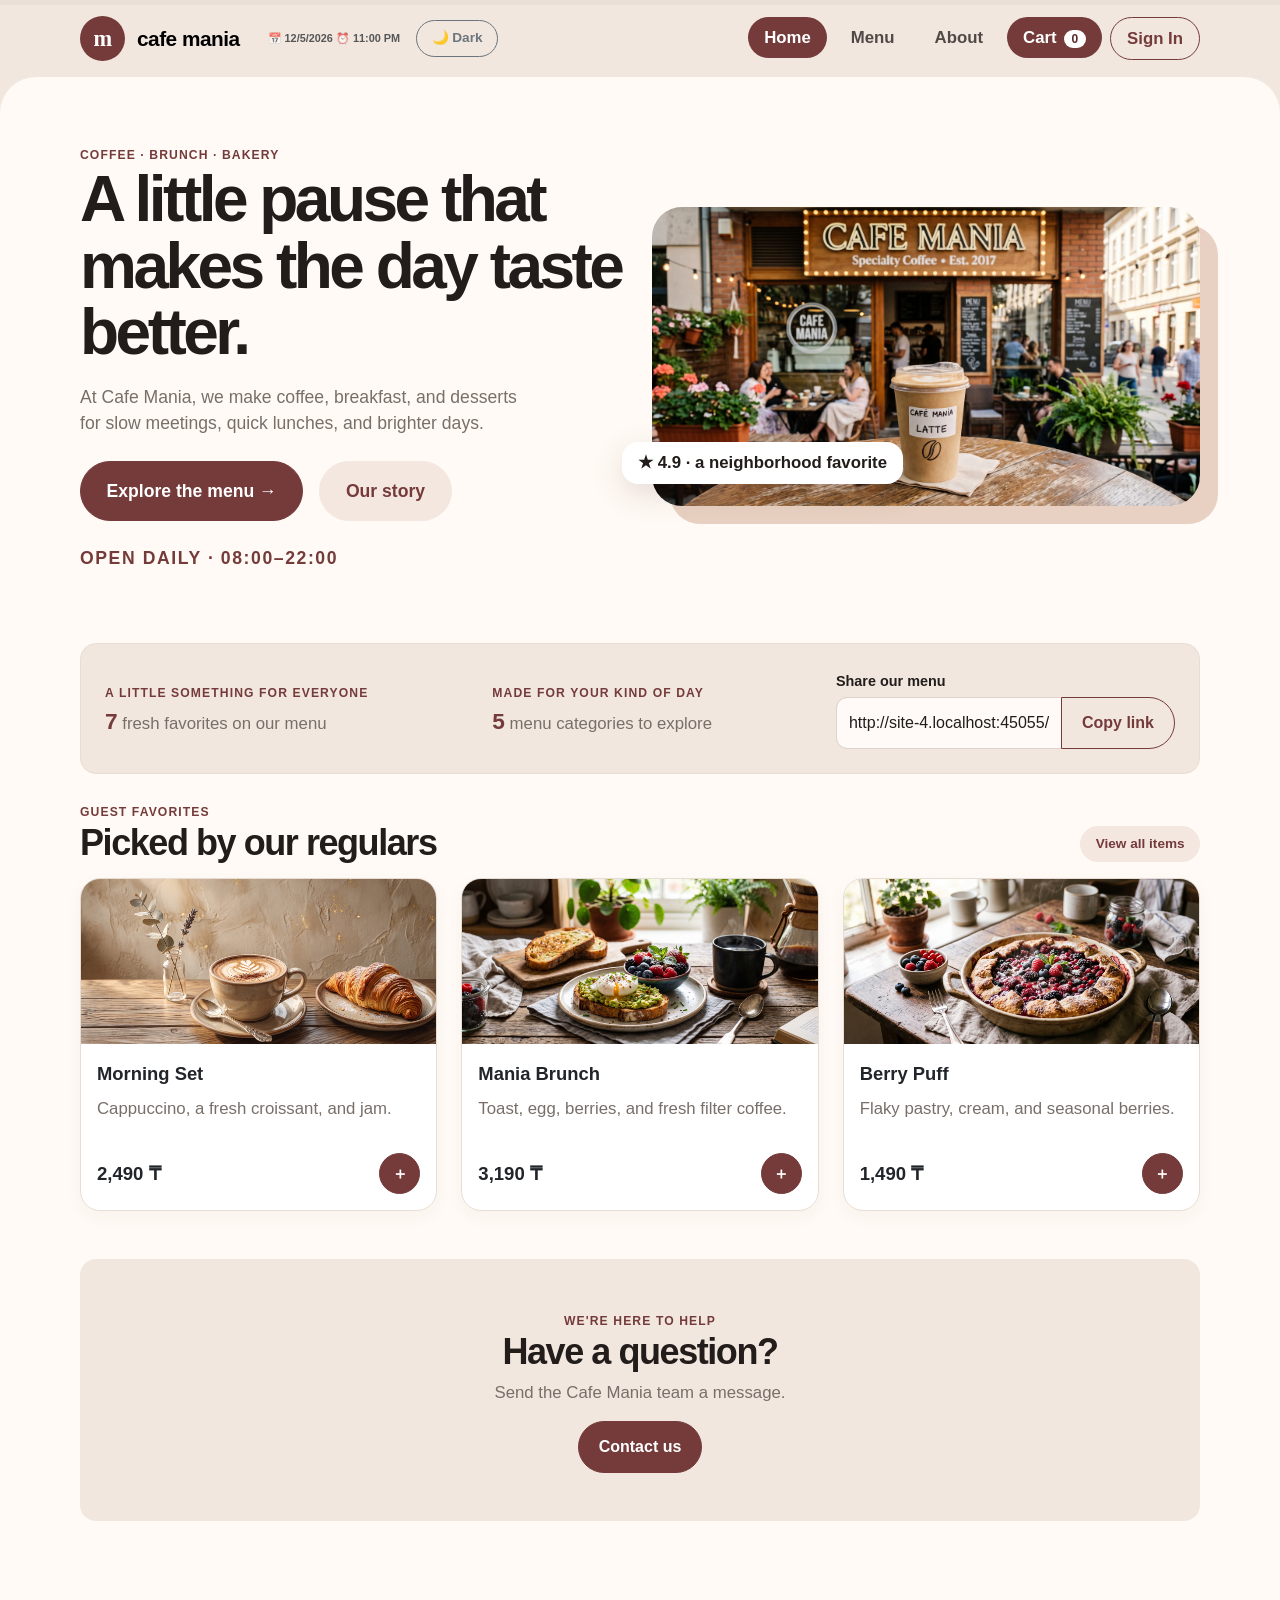
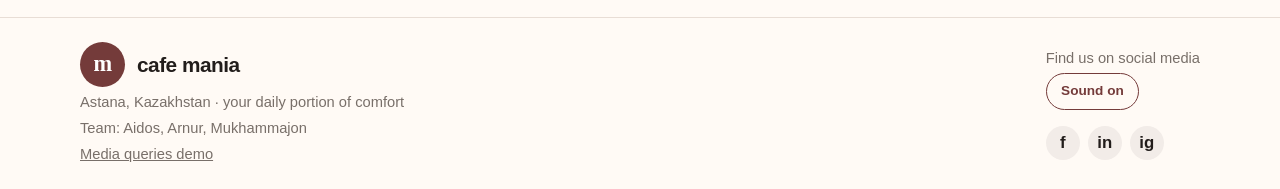
==== commit 83b30505: "Final Project: Implement all requirements, SampleAPIs coffee REST API, auth simulation, and pure JS " ====
--- a/index.html
+++ b/index.html
@@ -6,6 +6,16 @@
   <title>Cafe Mania - Home</title>
   <link rel="stylesheet" href="https://cdn.jsdelivr.net/npm/bootstrap@5.3.3/dist/css/bootstrap.min.css">
   <link rel="stylesheet" href="css/style.css">
+  <script>
+    (function () {
+      const theme = localStorage.getItem('cafe-mania-theme');
+      if (theme === 'dark') {
+        document.documentElement.setAttribute('data-bs-theme', 'dark');
+        document.body ? document.body.classList.add('dark-theme') : document.addEventListener('DOMContentLoaded', () => document.body.classList.add('dark-theme'));
+      }
+    })();
+  </script>
+  <script src="https://code.jquery.com/jquery-3.7.1.min.js"></script>
 </head>
 <body>
 
@@ -17,7 +27,7 @@
           <span>cafe mania</span>
           <span id="live-clock" class="ms-3 small fw-bold text-muted"></span>
         </a>
-        <button id="themeToggle" type="button" class="btn btn-sm btn-outline-secondary ms-2">Change theme</button>
+        <button id="themeToggle" type="button" class="btn btn-sm btn-outline-secondary ms-2" aria-label="Toggle light or dark theme">🌓 Theme</button>
         <button class="navbar-toggler" type="button" data-bs-toggle="collapse" data-bs-target="#mainNav" aria-controls="mainNav" aria-expanded="false" aria-label="Toggle navigation">
           <span class="navbar-toggler-icon"></span>
         </button>
@@ -27,6 +37,7 @@
           <li class="nav-item"><a class="nav-link rounded-pill px-3 py-2 fw-bold small" href="menu.html">Menu</a></li>
           <li class="nav-item"><a class="nav-link rounded-pill px-3 py-2 fw-bold small" href="about.html">About</a></li>
           <li class="nav-item"><a class="nav-link rounded-pill px-3 py-2 fw-bold small bg-primary text-white" href="cart.html">Cart <span class="cart-badge" data-cart-count aria-label="0 items in cart">0</span></a></li>
+          <li class="nav-item auth-nav-item"><a class="nav-link rounded-pill px-3 py-2 fw-bold small" href="login.html">Sign In</a></li>
           </ul>
         </div>
       </div>
@@ -52,8 +63,19 @@
         </div>
         <div class="col-lg-6">
           <div class="hero-art">
-            <img class="img-fluid" src="images/main%20.jpg" alt="A Cafe Mania coffee cup and croissant">
+            <img class="img-fluid" data-lazy-src="images/main%20.jpg" alt="A Cafe Mania coffee cup and croissant">
             <div class="floating-note px-3 py-2">★ 4.9 · a neighborhood favorite</div>
+          </div>
+        </div>
+      </section>
+
+      <section class="engagement-strip my-4 p-4 rounded-4" aria-label="Cafe Mania at a glance">
+        <div class="d-flex flex-wrap justify-content-between align-items-center gap-4">
+          <div><span class="eyebrow">A little something for everyone</span><p class="mb-0"><strong class="animated-counter" data-counter="7">0</strong> fresh favorites on our menu</p></div>
+          <div><span class="eyebrow">Made for your kind of day</span><p class="mb-0"><strong class="animated-counter" data-counter="5">0</strong> menu categories to explore</p></div>
+          <div class="copy-menu-link">
+            <label class="form-label small fw-bold mb-1" for="menu-link">Share our menu</label>
+            <div class="input-group"><input id="menu-link" class="form-control" type="text" readonly value="menu.html" aria-label="Cafe Mania menu link"><button id="copy-menu-link" class="btn btn-outline-primary" type="button">Copy link</button></div>
           </div>
         </div>
       </section>
@@ -85,18 +107,21 @@
       <span class="eyebrow">Cafe Mania</span>
       <h2 id="contactModalTitle">Contact us</h2>
       <p>Leave a message and our team will be happy to help.</p>
-      <form id="contactModalForm">
+      <form id="contactModalForm" novalidate>
         <div class="mb-3">
           <label class="form-label" for="contactName">Your name</label>
-          <input class="form-control" id="contactName" name="name" type="text" autocomplete="name" required>
+          <input class="form-control" id="contactName" name="name" type="text" autocomplete="name" placeholder="Aliya">
+          <small class="field-error text-danger d-block mt-1" id="contactName-error" data-error-for="contactName" aria-live="polite"></small>
         </div>
         <div class="mb-3">
           <label class="form-label" for="contactEmail">Email address</label>
-          <input class="form-control" id="contactEmail" name="email" type="email" autocomplete="email" required>
+          <input class="form-control" id="contactEmail" name="email" type="text" inputmode="email" autocomplete="email" placeholder="you@example.com">
+          <small class="field-error text-danger d-block mt-1" id="contactEmail-error" data-error-for="contactEmail" aria-live="polite"></small>
         </div>
         <div class="mb-3">
           <label class="form-label" for="contactMessage">Message</label>
-          <textarea class="form-control" id="contactMessage" name="message" rows="3" required></textarea>
+          <textarea class="form-control" id="contactMessage" name="message" rows="3" placeholder="How can we help?"></textarea>
+          <small class="field-error text-danger d-block mt-1" id="contactMessage-error" data-error-for="contactMessage" aria-live="polite"></small>
         </div>
         <button class="btn btn-primary" type="submit">Send message</button>
       </form>
@@ -130,8 +155,15 @@
   <script src="https://cdn.jsdelivr.net/npm/bootstrap@5.3.3/dist/js/bootstrap.bundle.min.js"></script>
   <script src="js/catalog.js"></script>
   <script src="js/cart.js"></script>
-  <script src="script.js"></script>
+  <script src="js/validation.js"></script>
+  <script src="js/auth.js"></script>
   <script src="js/site-ui.js"></script>
+  <script src="js/script.js"></script>
   <script src="js/shop.js"></script>
+  <script src="js/assignment6.js"></script>
 </body>
 </html>
+
+
+
+
--- a/css/style.css
+++ b/css/style.css
@@ -915,3 +915,91 @@
 @media (prefers-reduced-motion: reduce) {
     *, *::before, *::after { animation: none !important; transition: none !important; scroll-behavior: auto !important; }
 }
+
+/* Assignment 6 jQuery enhancements */
+.scroll-progress { position: fixed; inset: 0 0 auto; z-index: 1080; height: 5px; background: color-mix(in srgb, var(--line) 65%, transparent); pointer-events: none; }
+.scroll-progress__fill { display: block; width: 0; height: 100%; background: linear-gradient(90deg, var(--wine), #df9e58); transition: width 80ms linear; }
+.menu-search { max-width: 38rem; }
+.search-suggestions { position: absolute; top: 100%; left: 0; right: 0; z-index: 20; max-height: 16rem; overflow-y: auto; box-shadow: 0 0.75rem 1.5rem #0002; }
+.search-suggestions[hidden] { display: none; }
+.search-suggestions li { list-style: none; }
+.search-suggestions button { width: 100%; text-align: left; }
+#menu-results { min-height: 1.5rem; margin-top: .75rem; }
+#product-grid mark { background: #ffe39b; color: inherit; border-radius: .2em; padding: 0 .08em; }
+.engagement-strip { background: var(--sand); border: 1px solid var(--line); }
+.animated-counter { color: var(--wine); font-size: 1.35em; font-variant-numeric: tabular-nums; }
+.copy-menu-link { min-width: min(100%, 19rem); }
+@media (prefers-reduced-motion: reduce) { .scroll-progress__fill { transition: none; } }
+
+/* Requirement 6: Enhanced Interactive Buttons & Animated Micro-interactions */
+.btn {
+    transition: transform 0.22s cubic-bezier(0.16, 1, 0.3, 1), box-shadow 0.22s ease, background-color 0.2s ease, color 0.2s ease;
+}
+.btn:hover {
+    transform: translateY(-2px);
+    box-shadow: 0 4px 12px rgba(89, 23, 34, 0.16);
+}
+.btn:active {
+    transform: scale(0.97) translateY(0);
+}
+.btn-round {
+    transition: transform 0.25s cubic-bezier(0.34, 1.56, 0.64, 1), background-color 0.2s ease;
+}
+.btn-round:hover {
+    transform: rotate(90deg) scale(1.12);
+}
+.btn-fav-toggle {
+    transition: transform 0.25s cubic-bezier(0.34, 1.56, 0.64, 1), background-color 0.2s ease;
+}
+.btn-fav-toggle:hover {
+    transform: scale(1.18);
+}
+
+/* Authentication Nav Buttons */
+.btn-auth-profile {
+    background: #df9e58 !important;
+    color: #291811 !important;
+    border: 1px solid #c28340;
+    transition: all 0.2s ease;
+}
+.btn-auth-profile:hover {
+    background: #c28340 !important;
+    color: #fff !important;
+}
+.btn-auth-login {
+    border: 1px solid var(--wine);
+    color: var(--wine);
+}
+body.dark-theme .btn-auth-login {
+    border-color: #efb5ac;
+    color: #efb5ac;
+}
+
+/* Requirement 7: World Specialty Coffee API Section */
+.api-explorer-section {
+    background: var(--sand);
+    border: 1px solid var(--line);
+    transition: background-color 0.3s ease, border-color 0.3s ease;
+}
+body.dark-theme .api-explorer-section {
+    background: var(--cream);
+    border-color: var(--line);
+}
+body.dark-theme .api-explorer-section code {
+    color: #efb5ac;
+}
+
+/* Requirement 5.2: Field error shake animation */
+.field-error {
+    font-size: 0.82rem;
+    animation: field-error-enter 0.25s ease;
+}
+@keyframes field-error-enter {
+    0% { opacity: 0; transform: translateY(-4px); }
+    100% { opacity: 1; transform: translateY(0); }
+}
+
+/* Requirement 3: Smooth Theme Switching Transitions */
+body, #main-header, footer, .card, .page, .summary, .form-card {
+    transition: background-color 0.28s ease, color 0.28s ease, border-color 0.28s ease;
+}
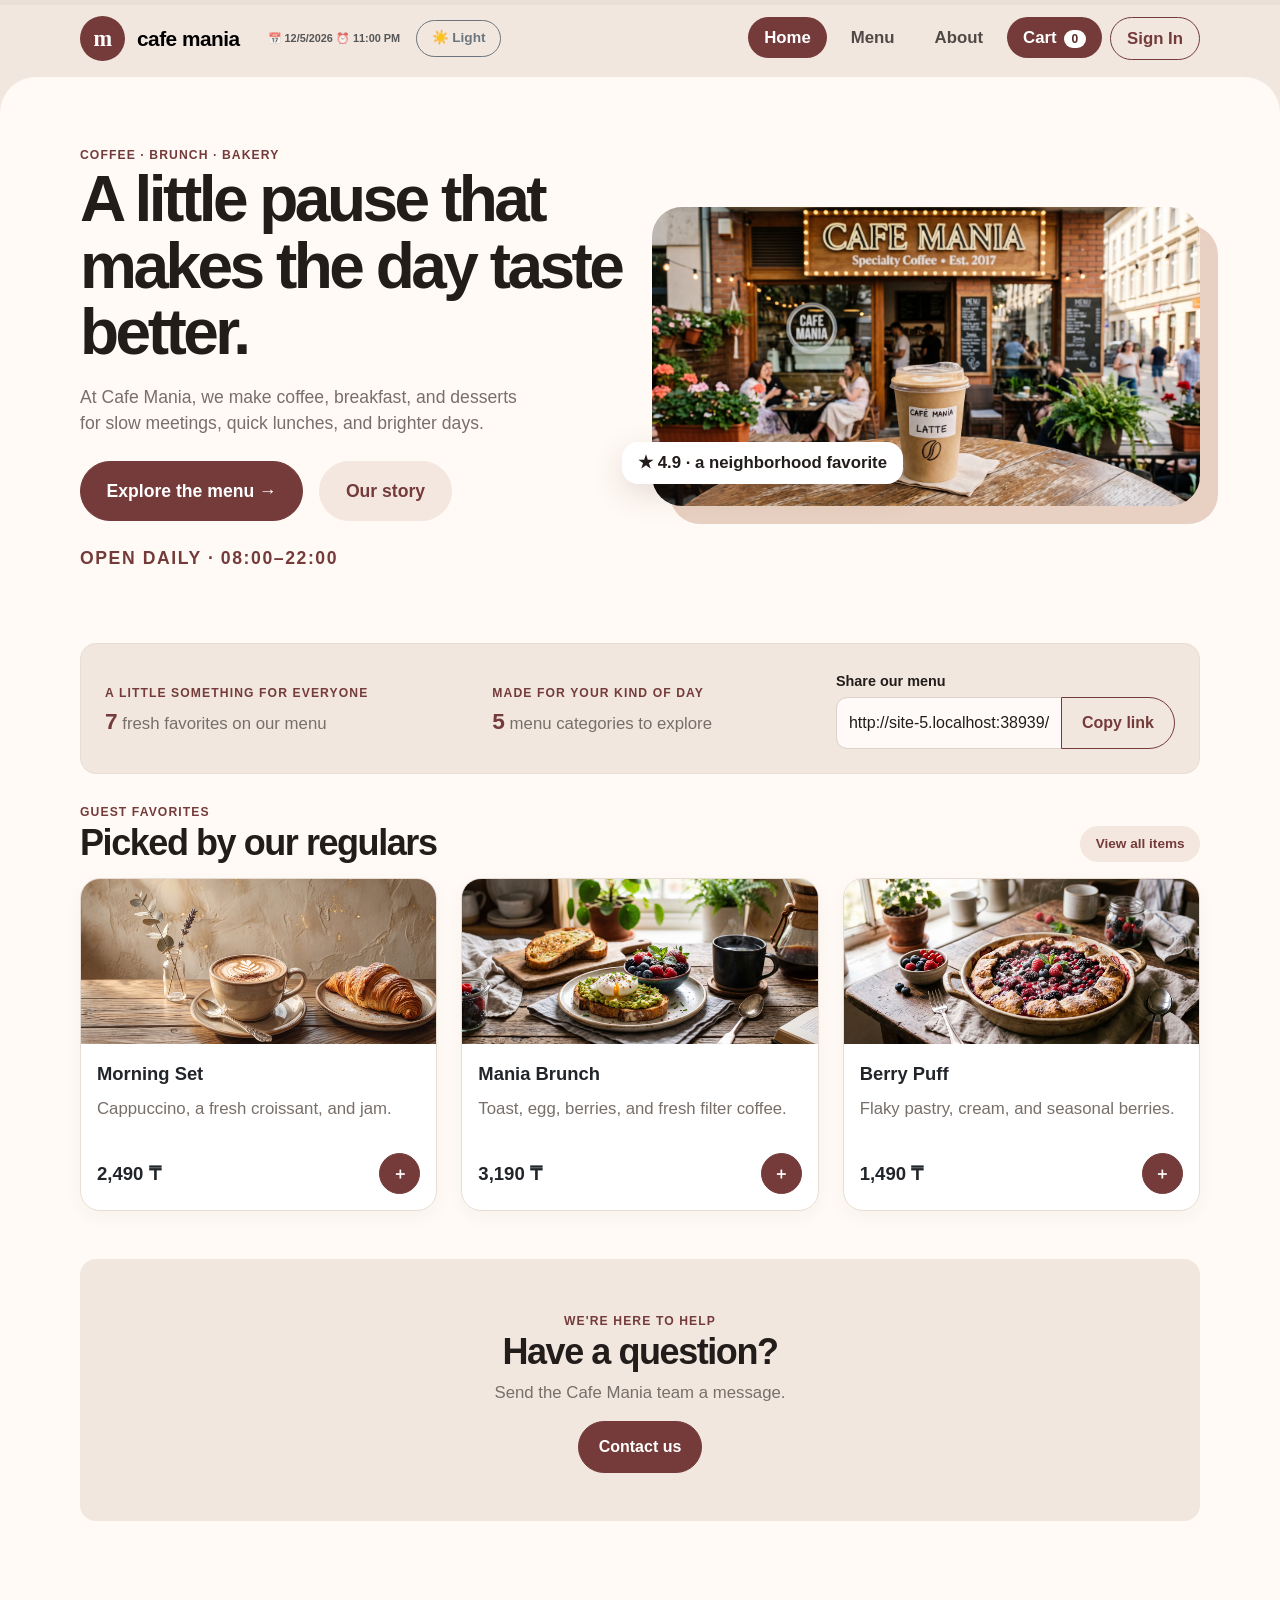
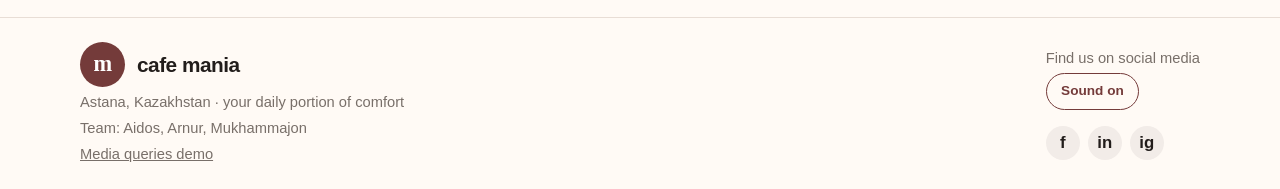
==== commit b977f037: "Restore full theme cycle: Light -> Dark -> Matcha -> Blue -> Berry" ====
--- a/index.html
+++ b/index.html
@@ -9,9 +9,14 @@
   <script>
     (function () {
       const theme = localStorage.getItem('cafe-mania-theme');
-      if (theme === 'dark') {
-        document.documentElement.setAttribute('data-bs-theme', 'dark');
-        document.body ? document.body.classList.add('dark-theme') : document.addEventListener('DOMContentLoaded', () => document.body.classList.add('dark-theme'));
+      const themes = ['light', 'dark', 'green', 'blue', 'red'];
+      if (themes.includes(theme)) {
+        document.documentElement.setAttribute('data-bs-theme', theme === 'dark' ? 'dark' : 'light');
+        const applyEarly = () => {
+          themes.forEach(t => document.body.classList.toggle(`${t}-theme`, t === theme));
+          document.body.dataset.theme = theme;
+        };
+        document.body ? applyEarly() : document.addEventListener('DOMContentLoaded', applyEarly);
       }
     })();
   </script>
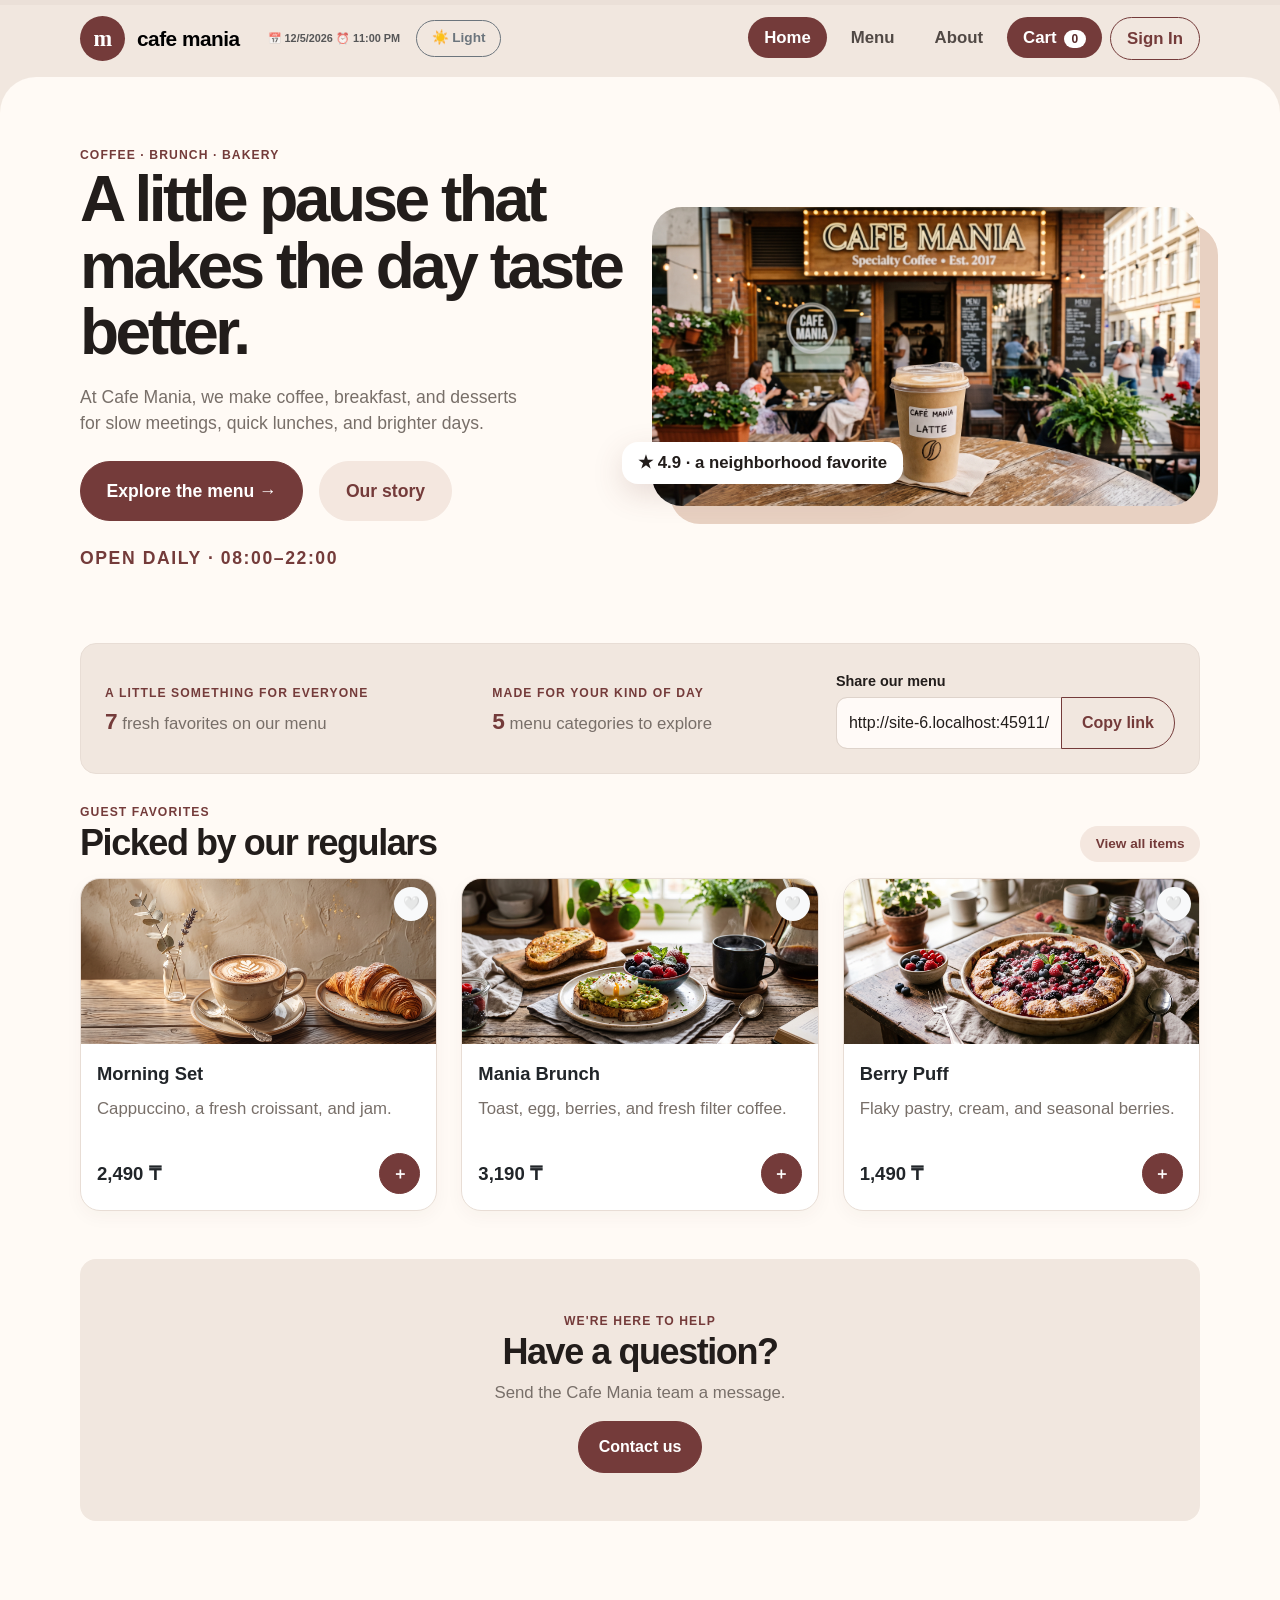
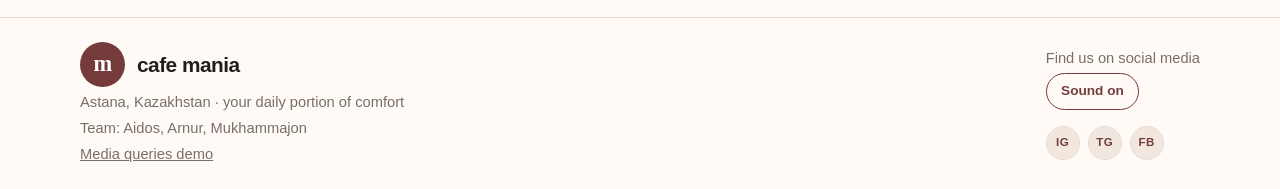
==== commit a8b7b6a9: "Fix favorite drinks logic, add menu favorites, and polish UI elements" ====
--- a/index.html
+++ b/index.html
@@ -149,9 +149,9 @@
         <p class="mb-1 small">Find us on social media</p>
         <button class="btn btn-outline-primary btn-sm mb-3" type="button" data-sound-toggle aria-pressed="true">Sound on</button>
         <div class="socials d-flex gap-2">
-          <a href="#">f</a>
-          <a href="#">in</a>
-          <a href="#">ig</a>
+          <a href="#" aria-label="Instagram" title="Instagram">IG</a>
+          <a href="#" aria-label="Telegram" title="Telegram">TG</a>
+          <a href="#" aria-label="Facebook" title="Facebook">FB</a>
         </div>
       </div>
     </div>
--- a/css/style.css
+++ b/css/style.css
@@ -521,8 +521,21 @@
   display: grid;
   place-items: center;
   border-radius: 50%;
-  background: #f2ece8;
-  font-weight: 800;
+  background: var(--sand);
+  color: var(--wine);
+  font-weight: 700;
+  font-size: 0.72rem;
+  letter-spacing: 0.5px;
+  text-decoration: none;
+  transition: transform 0.2s ease, background 0.2s ease, color 0.2s ease;
+  border: 1px solid var(--line);
+}
+
+.socials a:hover {
+  background: var(--wine);
+  color: #ffffff;
+  transform: translateY(-2px);
+  border-color: var(--wine);
 }
 
 /* responsive typography */
@@ -1003,3 +1016,40 @@
 body, #main-header, footer, .card, .page, .summary, .form-card {
     transition: background-color 0.28s ease, color 0.28s ease, border-color 0.28s ease;
 }
+
+/* Authentication Tab Switcher (Brand style with thin borders, replacing default blue) */
+#authTabs {
+    background: var(--sand) !important;
+    border: 1px solid var(--line) !important;
+    padding: 0.35rem !important;
+    gap: 0.3rem !important;
+}
+#authTabs .nav-link {
+    color: var(--ink) !important;
+    background: transparent !important;
+    border: 1px solid transparent !important;
+    transition: all 0.22s ease !important;
+}
+#authTabs .nav-link:hover:not(.active) {
+    background-color: color-mix(in srgb, var(--wine) 12%, transparent) !important;
+    color: var(--wine) !important;
+    border-color: var(--line) !important;
+}
+#authTabs .nav-link.active {
+    background-color: var(--wine) !important;
+    color: #ffffff !important;
+    border: 1px solid var(--wine-dark) !important;
+    box-shadow: 0 2px 8px rgba(89, 23, 34, 0.25) !important;
+}
+body.dark-theme #authTabs {
+    background: #2b2523 !important;
+    border-color: var(--line) !important;
+}
+body.dark-theme #authTabs .nav-link {
+    color: var(--ink) !important;
+}
+body.dark-theme #authTabs .nav-link.active {
+    background-color: var(--wine) !important;
+    color: #ffffff !important;
+    border-color: #efb5ac !important;
+}
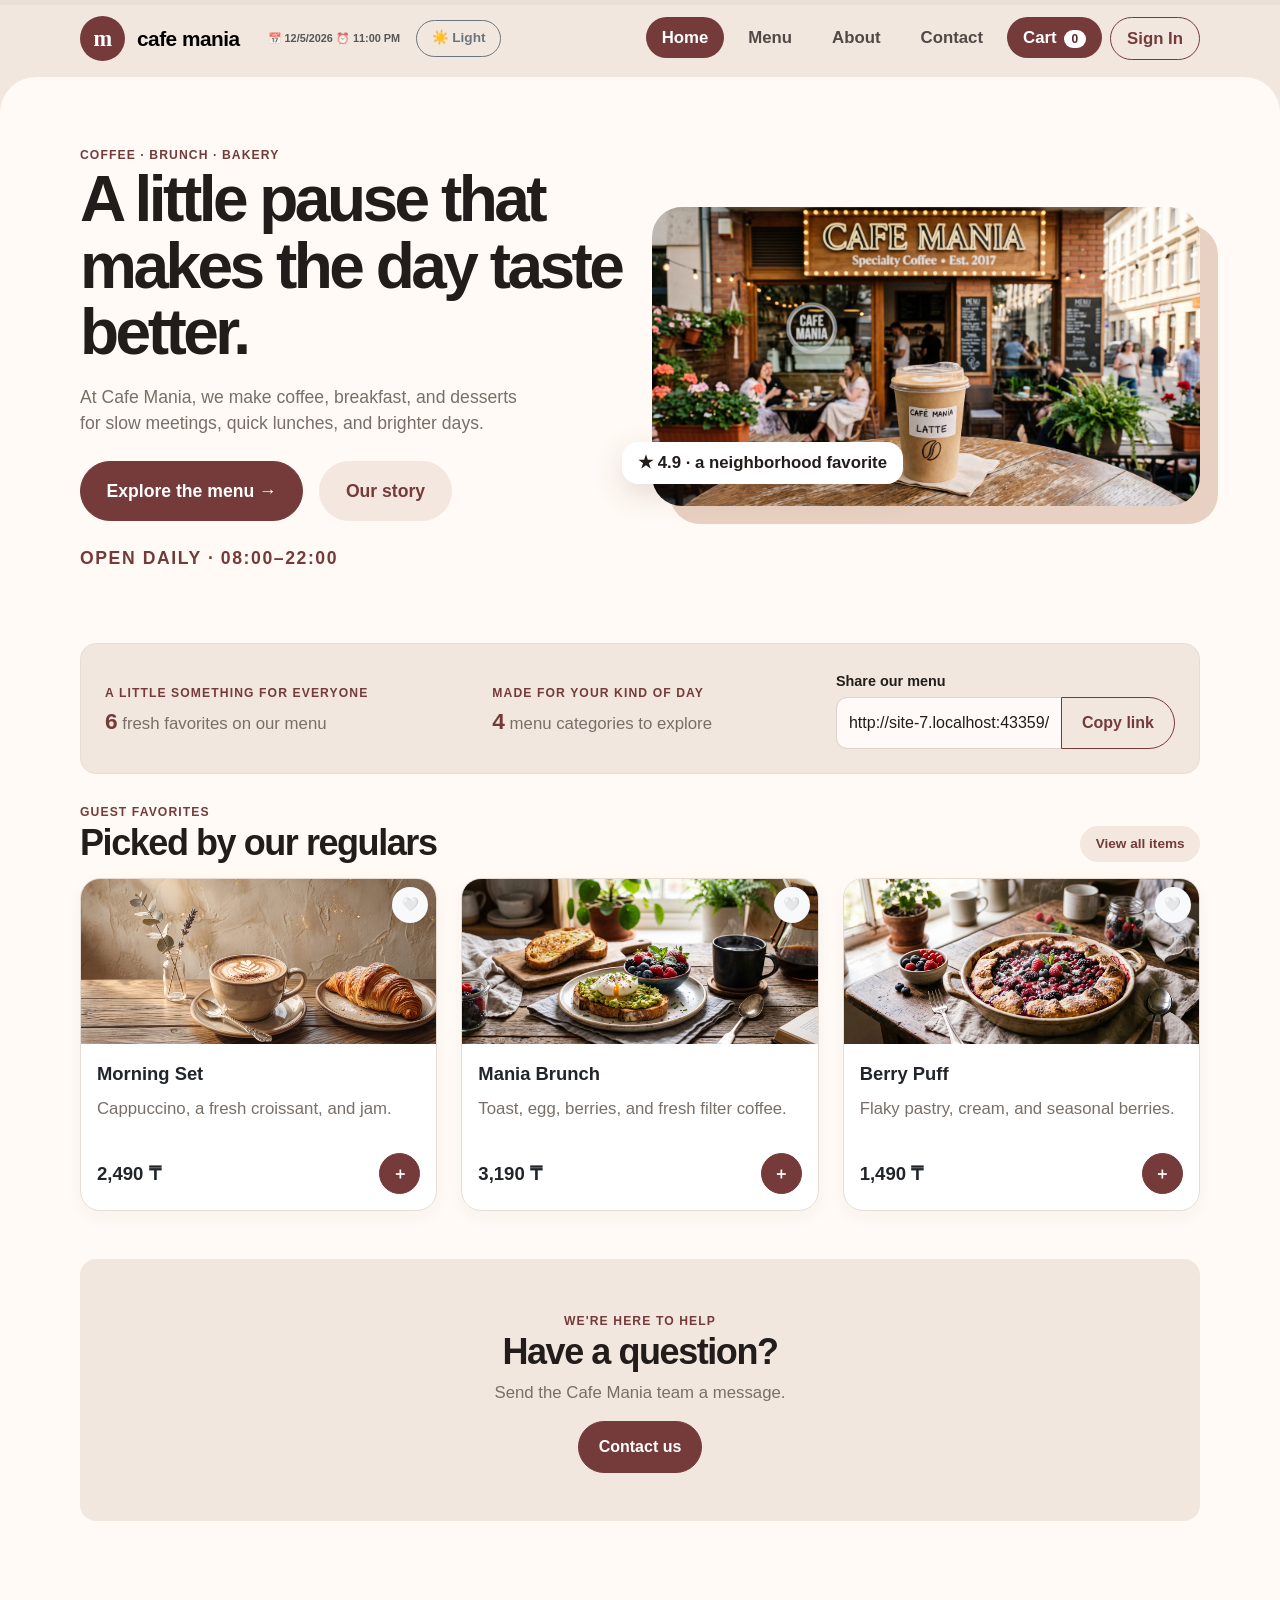
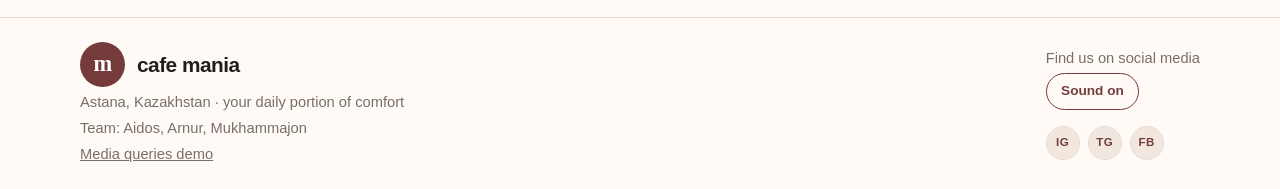
==== commit 48b0b3da: "Clean up rubric comments, add contact page, and update navigation" ====
--- a/index.html
+++ b/index.html
@@ -41,6 +41,7 @@
           <li class="nav-item"><a class="nav-link rounded-pill px-3 py-2 fw-bold small active bg-primary" href="index.html" aria-current="page">Home</a></li>
           <li class="nav-item"><a class="nav-link rounded-pill px-3 py-2 fw-bold small" href="menu.html">Menu</a></li>
           <li class="nav-item"><a class="nav-link rounded-pill px-3 py-2 fw-bold small" href="about.html">About</a></li>
+          <li class="nav-item"><a class="nav-link rounded-pill px-3 py-2 fw-bold small" href="contact.html">Contact</a></li>
           <li class="nav-item"><a class="nav-link rounded-pill px-3 py-2 fw-bold small bg-primary text-white" href="cart.html">Cart <span class="cart-badge" data-cart-count aria-label="0 items in cart">0</span></a></li>
           <li class="nav-item auth-nav-item"><a class="nav-link rounded-pill px-3 py-2 fw-bold small" href="login.html">Sign In</a></li>
           </ul>
--- a/css/style.css
+++ b/css/style.css
@@ -944,7 +944,7 @@
 .copy-menu-link { min-width: min(100%, 19rem); }
 @media (prefers-reduced-motion: reduce) { .scroll-progress__fill { transition: none; } }
 
-/* Requirement 6: Enhanced Interactive Buttons & Animated Micro-interactions */
+/* Interactive Button & Animation Effects */
 .btn {
     transition: transform 0.22s cubic-bezier(0.16, 1, 0.3, 1), box-shadow 0.22s ease, background-color 0.2s ease, color 0.2s ease;
 }
@@ -988,7 +988,7 @@
     color: #efb5ac;
 }
 
-/* Requirement 7: World Specialty Coffee API Section */
+/* World Specialty Coffee API Section */
 .api-explorer-section {
     background: var(--sand);
     border: 1px solid var(--line);
@@ -1002,7 +1002,7 @@
     color: #efb5ac;
 }
 
-/* Requirement 5.2: Field error shake animation */
+/* Form validation error animations */
 .field-error {
     font-size: 0.82rem;
     animation: field-error-enter 0.25s ease;
@@ -1012,7 +1012,7 @@
     100% { opacity: 1; transform: translateY(0); }
 }
 
-/* Requirement 3: Smooth Theme Switching Transitions */
+/* Theme Switching Transitions */
 body, #main-header, footer, .card, .page, .summary, .form-card {
     transition: background-color 0.28s ease, color 0.28s ease, border-color 0.28s ease;
 }
